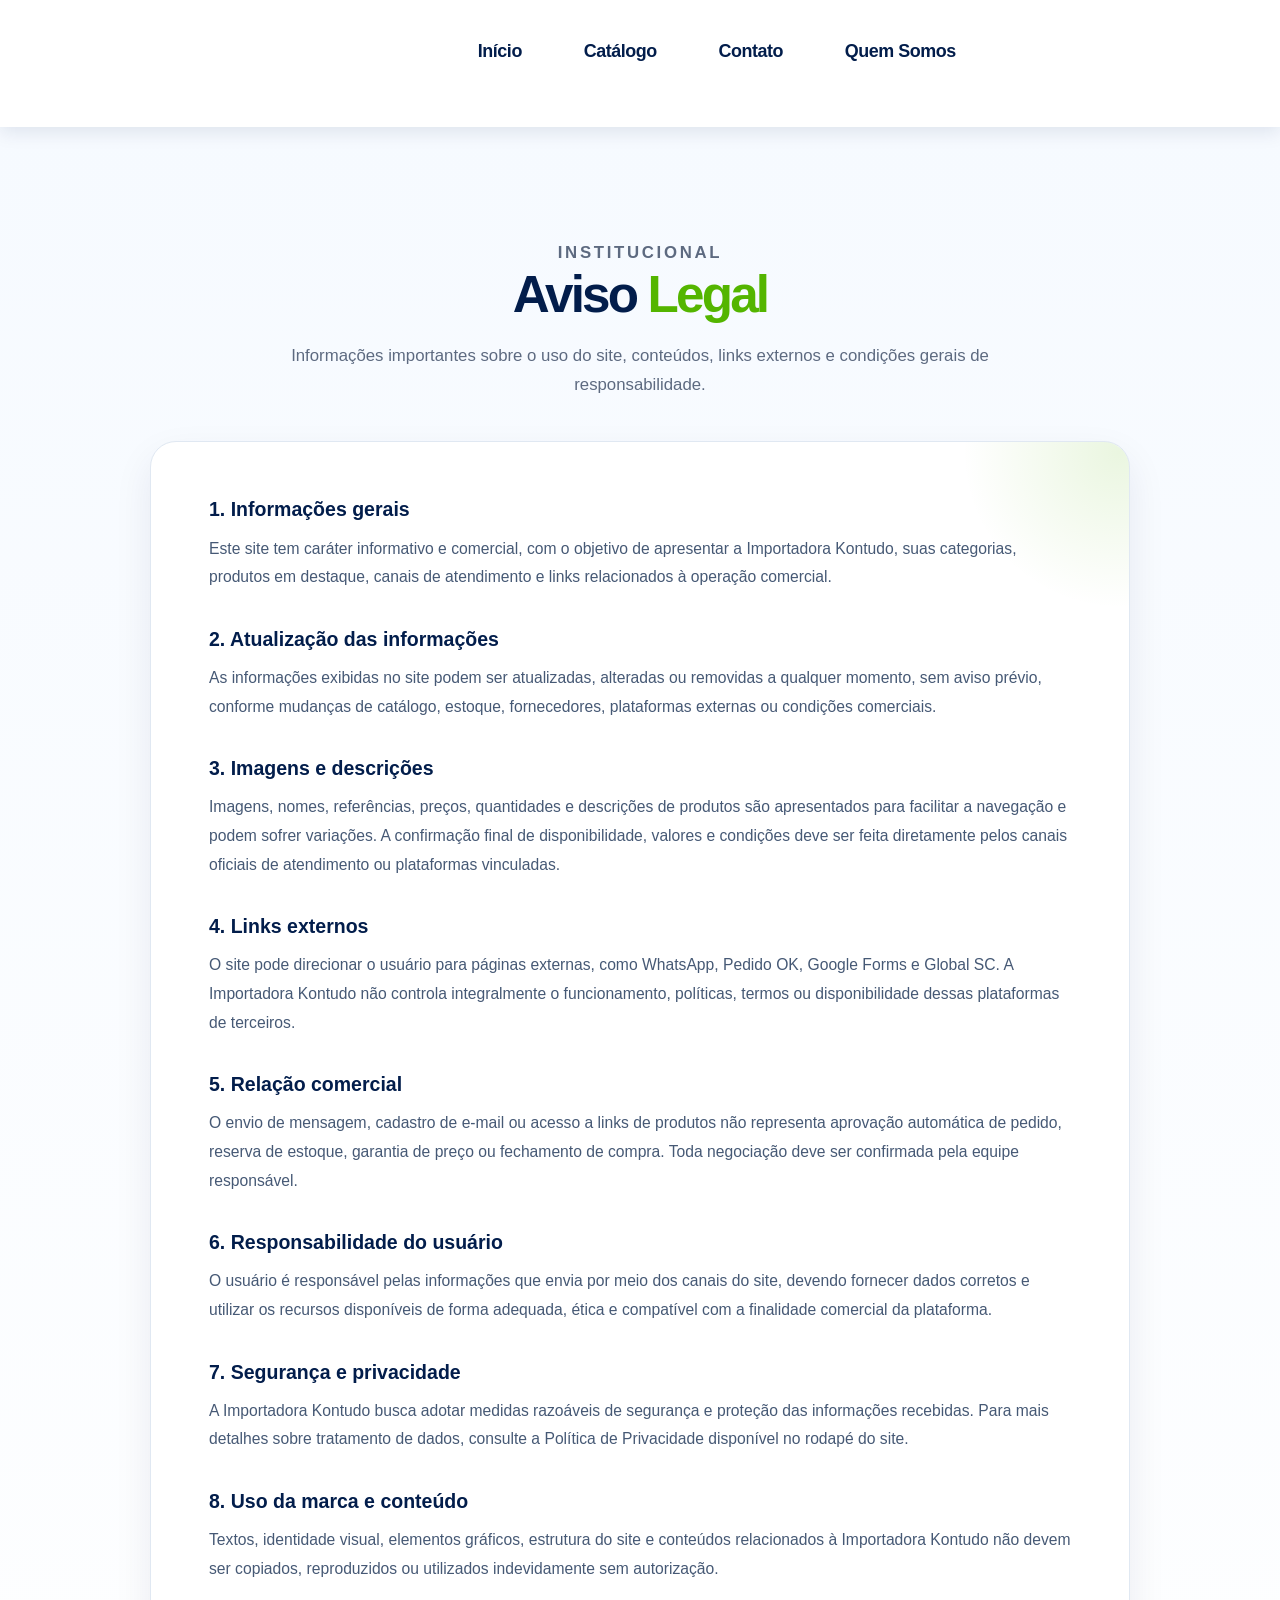
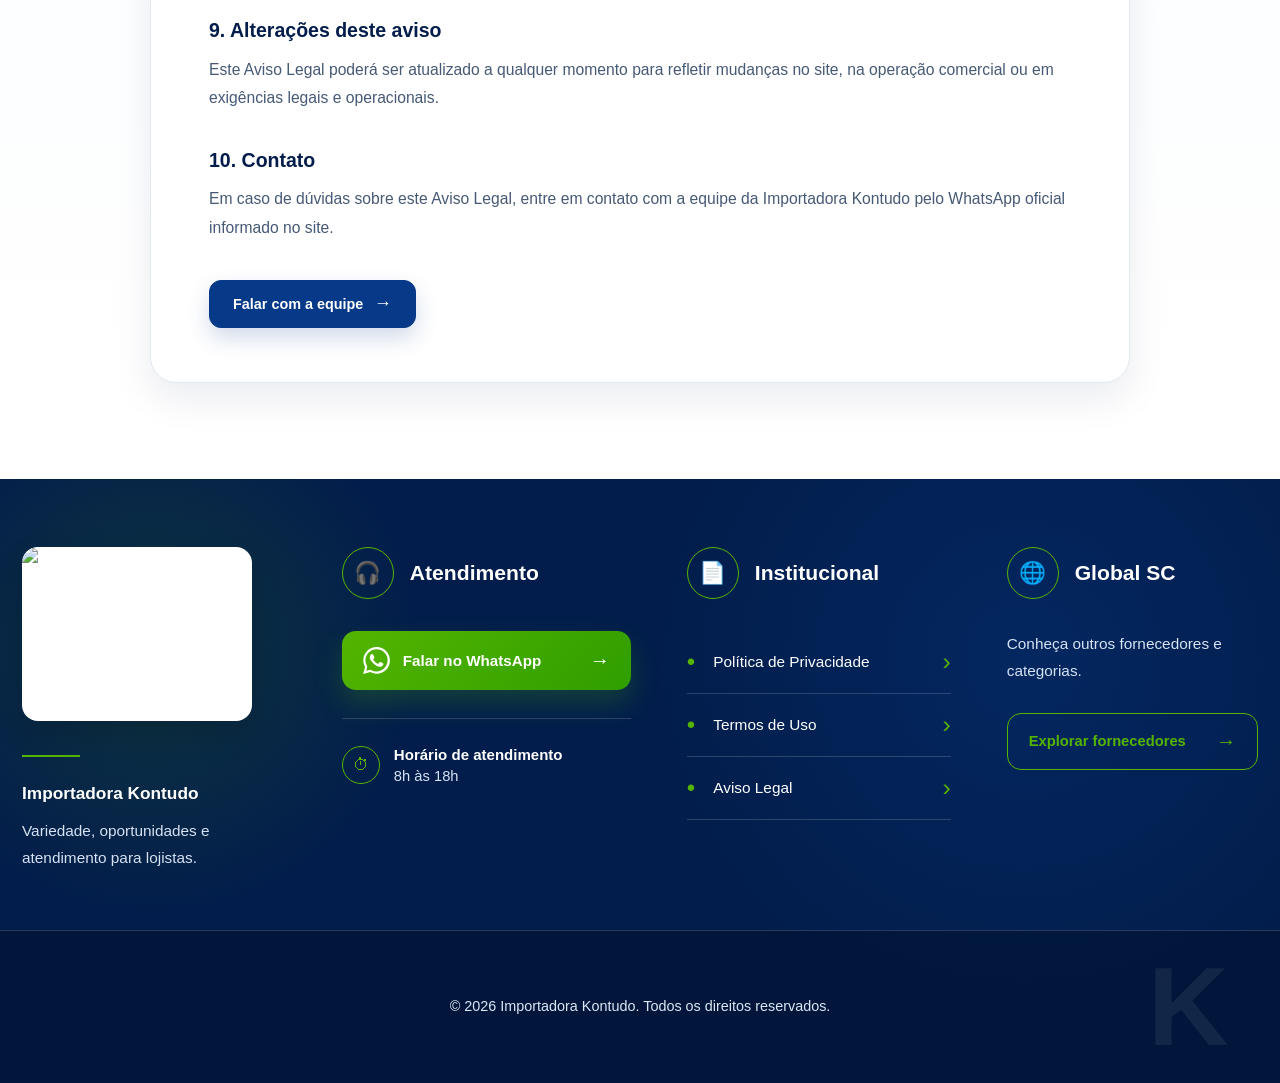
==== aviso-legal.html @ 798144d2 "Add files via upload" ====
<!DOCTYPE html>
<html lang="pt-BR">
<head>
  <meta charset="UTF-8" />
  <meta name="viewport" content="width=device-width, initial-scale=1.0" />

  <title>Aviso Legal | Importadora Kontudo</title>

  <link rel="stylesheet" href="css/style.css" />
</head>

<body>
  <header class="site-header">
    <div class="header-art" aria-hidden="true"></div>

    <nav class="primary-nav" aria-label="Menu principal">

      <a href="index.html" class="nav-link" data-page="inicio">
        <svg class="nav-icon" viewBox="0 0 24 24" aria-hidden="true">
          <path d="M3 10.5 12 3l9 7.5v9a1.5 1.5 0 0 1-1.5 1.5h-4.8v-6h-5.4v6H4.5A1.5 1.5 0 0 1 3 19.5z" />
        </svg>
        <span>Início</span>
      </a>

      <a href="catalogo.html" class="nav-link" data-page="catalogo">
        <svg class="nav-icon" viewBox="0 0 24 24" aria-hidden="true">
          <path d="M4 7.5 12 3l8 4.5v9L12 21l-8-4.5z" />
          <path d="M4 7.5 12 12l8-4.5M12 12v9" />
        </svg>
        <span>Catálogo</span>
      </a>

      <a
        href="https://wa.me/5548991997703?text=Ol%C3%A1%2C%20tudo%20bem%3F%20Vim%20atrav%C3%A9s%20do%20site%20da%20Importadora%20Kontudo%20e%20gostaria%20de%20mais%20informa%C3%A7%C3%B5es."
        class="nav-link"
        target="_blank"
        rel="noopener noreferrer"
      >
        <svg class="nav-icon" viewBox="0 0 24 24" aria-hidden="true">
          <path d="M20 15.5a3.5 3.5 0 0 1-3.5 3.5H8l-4 3v-6.5A3.5 3.5 0 0 1 .5 12V7.5A3.5 3.5 0 0 1 4 4h8.5A3.5 3.5 0 0 1 16 7.5" />
          <path d="M18 8.5a2.5 2.5 0 0 1 2.5 2.5v5.5" />
        </svg>
        <span>Contato</span>
      </a>

      <a href="quem-somos.html" class="nav-link" data-page="quem-somos">
        <svg class="nav-icon" viewBox="0 0 24 24" aria-hidden="true">
          <path d="M16 20v-1.5a4.5 4.5 0 0 0-4.5-4.5h-4A4.5 4.5 0 0 0 3 18.5V20" />
          <circle cx="9.5" cy="7" r="3.5" />
          <path d="M17 10a3 3 0 1 0-1.3-5.7M21 20v-1.5a4.5 4.5 0 0 0-3.2-4.3" />
        </svg>

        <span class="nav-label-desktop">Quem Somos</span>
        <span class="nav-label-mobile">Sobre nós</span>
        
      </a>

    </nav>
  </header>

  <main class="pagina-institucional">
    <section class="institucional-hero">
      <p class="institucional-selo">INSTITUCIONAL</p>

      <h1>Aviso <span>Legal</span></h1>

      <p>
        Informações importantes sobre o uso do site, conteúdos, links externos
        e condições gerais de responsabilidade.
      </p>
    </section>

    <section class="institucional-conteudo">
      <article class="institucional-card">
        <h2>1. Informações gerais</h2>

        <p>
          Este site tem caráter informativo e comercial, com o objetivo de apresentar
          a Importadora Kontudo, suas categorias, produtos em destaque, canais de
          atendimento e links relacionados à operação comercial.
        </p>

        <h2>2. Atualização das informações</h2>

        <p>
          As informações exibidas no site podem ser atualizadas, alteradas ou removidas
          a qualquer momento, sem aviso prévio, conforme mudanças de catálogo, estoque,
          fornecedores, plataformas externas ou condições comerciais.
        </p>

        <h2>3. Imagens e descrições</h2>

        <p>
          Imagens, nomes, referências, preços, quantidades e descrições de produtos
          são apresentados para facilitar a navegação e podem sofrer variações.
          A confirmação final de disponibilidade, valores e condições deve ser feita
          diretamente pelos canais oficiais de atendimento ou plataformas vinculadas.
        </p>

        <h2>4. Links externos</h2>

        <p>
          O site pode direcionar o usuário para páginas externas, como WhatsApp,
          Pedido OK, Google Forms e Global SC. A Importadora Kontudo não controla
          integralmente o funcionamento, políticas, termos ou disponibilidade dessas
          plataformas de terceiros.
        </p>

        <h2>5. Relação comercial</h2>

        <p>
          O envio de mensagem, cadastro de e-mail ou acesso a links de produtos não
          representa aprovação automática de pedido, reserva de estoque, garantia de
          preço ou fechamento de compra. Toda negociação deve ser confirmada pela equipe
          responsável.
        </p>

        <h2>6. Responsabilidade do usuário</h2>

        <p>
          O usuário é responsável pelas informações que envia por meio dos canais do
          site, devendo fornecer dados corretos e utilizar os recursos disponíveis de
          forma adequada, ética e compatível com a finalidade comercial da plataforma.
        </p>

        <h2>7. Segurança e privacidade</h2>

        <p>
          A Importadora Kontudo busca adotar medidas razoáveis de segurança e proteção
          das informações recebidas. Para mais detalhes sobre tratamento de dados,
          consulte a Política de Privacidade disponível no rodapé do site.
        </p>

        <h2>8. Uso da marca e conteúdo</h2>

        <p>
          Textos, identidade visual, elementos gráficos, estrutura do site e conteúdos
          relacionados à Importadora Kontudo não devem ser copiados, reproduzidos ou
          utilizados indevidamente sem autorização.
        </p>

        <h2>9. Alterações deste aviso</h2>

        <p>
          Este Aviso Legal poderá ser atualizado a qualquer momento para refletir
          mudanças no site, na operação comercial ou em exigências legais e operacionais.
        </p>

        <h2>10. Contato</h2>

        <p>
          Em caso de dúvidas sobre este Aviso Legal, entre em contato com a equipe
          da Importadora Kontudo pelo WhatsApp oficial informado no site.
        </p>

        <a
          href="https://wa.me/5548991997703?text=Ol%C3%A1%2C%20tudo%20bem%3F%20Tenho%20uma%20d%C3%BAvida%20sobre%20o%20Aviso%20Legal%20da%20Importadora%20Kontudo."
          class="institucional-botao"
          target="_blank"
          rel="noopener noreferrer"
        >
          Falar com a equipe
          <span>→</span>
        </a>
      </article>
    </section>
  </main>

  <footer class="site-footer">
    <div class="footer-principal">
      <div class="footer-coluna footer-marca">
        <div class="footer-logo-box">
          <img
            src="imagens/logos/logo-kontudo-desktop.png"
            alt="Importadora Kontudo"
          />
        </div>

        <span class="footer-linha-verde"></span>

        <h3>Importadora Kontudo</h3>

        <p>
          Variedade, oportunidades e atendimento para lojistas.
        </p>
      </div>

      <div class="footer-coluna">
        <div class="footer-titulo">
          <span class="footer-icone">🎧</span>
          <h3>Atendimento</h3>
        </div>

        <a
          href="https://wa.me/5548991997703?text=Ol%C3%A1%2C%20tudo%20bem%3F%20Vim%20atrav%C3%A9s%20do%20site%20da%20Importadora%20Kontudo%20e%20gostaria%20de%20mais%20informa%C3%A7%C3%B5es."
          class="footer-whatsapp"
          target="_blank"
          rel="noopener noreferrer"
        >
          <svg viewBox="0 0 24 24" aria-hidden="true">
            <path
              fill="currentColor"
              d="M20.52 3.48A11.83 11.83 0 0 0 12.08 0C5.55 0 .24 5.31.24 11.84c0 2.09.55 4.13 1.6 5.92L.14 24l6.4-1.67a11.8 11.8 0 0 0 5.54 1.4h.01c6.52 0 11.83-5.31 11.83-11.84 0-3.16-1.23-6.12-3.4-8.41Zm-8.44 18.25h-.01a9.83 9.83 0 0 1-5.02-1.38l-.36-.21-3.8.99 1.01-3.69-.24-.38a9.8 9.8 0 0 1-1.5-5.22c0-5.43 4.42-9.85 9.86-9.85 2.63 0 5.1 1.02 6.96 2.89a9.78 9.78 0 0 1 2.89 6.96c0 5.43-4.42 9.85-9.79 9.89Zm5.4-7.37c-.3-.15-1.75-.86-2.02-.96-.27-.1-.47-.15-.67.15-.19.29-.77.96-.94 1.15-.17.2-.35.22-.64.08-.3-.15-1.25-.46-2.38-1.47a8.95 8.95 0 0 1-1.65-2.05c-.17-.3-.02-.45.13-.6.14-.14.3-.35.45-.52.15-.18.2-.3.3-.5.1-.2.05-.37-.02-.52-.08-.15-.67-1.61-.92-2.21-.24-.58-.49-.5-.67-.51h-.57c-.2 0-.52.08-.79.37-.27.3-1.04 1.01-1.04 2.46s1.07 2.86 1.22 3.06c.15.2 2.1 3.2 5.09 4.49.71.31 1.26.49 1.69.62.71.23 1.36.2 1.87.12.57-.09 1.75-.72 2-1.42.25-.69.25-1.28.17-1.41-.07-.12-.27-.19-.57-.34Z"
            />
          </svg>

          Falar no WhatsApp
          <span>→</span>
        </a>

        <div class="footer-horario">
          <span>⏱</span>
          <div>
            <strong>Horário de atendimento</strong>
            <p>8h às 18h</p>
          </div>
        </div>
      </div>

      <div class="footer-coluna">
        <div class="footer-titulo">
          <span class="footer-icone">📄</span>
          <h3>Institucional</h3>
        </div>

        <div class="footer-links">
          <a href="politica-privacidade.html" aria-label="Política de Privacidade">
            Política de Privacidade
            <span>›</span>
          </a>

          <a href="termos-de-uso.html" aria-label="Termos de Uso">
            Termos de Uso
            <span>›</span>
          </a>

          <a href="aviso-legal.html" aria-label="Aviso Legal">
            Aviso Legal
            <span>›</span>
          </a>
        </div>
      </div>

      <div class="footer-coluna">
        <div class="footer-titulo">
          <span class="footer-icone">🌐</span>
          <h3>Global SC</h3>
        </div>

        <p class="footer-global-texto">
          Conheça outros fornecedores e categorias.
        </p>

        <a
          href="https://site.globalscaltoatacado.com/"
          class="footer-global-botao"
          target="_blank"
          rel="noopener noreferrer"
        >
          Explorar fornecedores
          <span>→</span>
        </a>
      </div>
    </div>

    <div class="footer-final">
      <div class="footer-seguranca">
        
      </div>

      <p class="footer-copy">
        © 2026 Importadora Kontudo. Todos os direitos reservados.
      </p>

      <span class="footer-marca-dagua">K</span>
    </div>
  </footer>

  <script src="js/script.js"></script>
</body>
</html>
---- css/style.css ----
:root {
  --azul: #063a88;
  --azul-escuro: #021d4b;
  --verde: #54b500;
  --branco: #ffffff;
  --fundo: #f5f8fd;
  --texto-claro: #60718e;
  --borda: rgba(6, 58, 136, 0.12);
  --browser-ui-offset: 0px;
}

* {
  margin: 0;
  padding: 0;
  box-sizing: border-box;
}

html {
  scroll-behavior: smooth;
}

body {
  min-width: 320px;
  color: var(--azul-escuro);
  background: var(--fundo);
  font-family: "Poppins", sans-serif;
  overflow-x: hidden;
}

/* =========================
   CABEÇALHO
========================= */

.site-header {
  width: 100%;
  position: sticky;
  top: 0;
  z-index: 1000;
  background: var(--branco);
  box-shadow: 0 5px 18px rgba(2, 29, 75, 0.1);
}

.header-art {
  width: 100%;
  aspect-ratio: 2000 / 199;
  background-image: url("../imagens/banners/fundo-cabecalho-desktop.png");
  background-repeat: no-repeat;
  background-position: center;
  background-size: 100% 100%;
}

/* =========================
   MENU DESKTOP
========================= */

.primary-nav {
  width: min(550px, 40vw);
  height: 95%;
  display: flex;
  align-items: center;
  justify-content: space-between;

  position: absolute;
  top: -5px;
  left: 56%;
  z-index: 2;

  padding: 0 8px 7px;
  transform: translateX(-50%);
}

.nav-link {
  height: 100%;
  min-height: 0;
  display: inline-flex;
  align-items: center;
  justify-content: center;

  position: relative;
  padding: 0 9px;

  color: var(--azul-escuro);
  font-size: clamp(1.12rem, 1.4vw, 1.42rem);
  font-weight: 800;
  letter-spacing: -0.025em;
  text-decoration: none;
  white-space: nowrap;

  transition: color 0.25s ease, transform 0.25s ease;
}

.nav-link::after {
  content: "";
  width: calc(100% - 18px);
  height: 3px;
  left: 9px;
  bottom: 35px;

  position: absolute;

  border-radius: 20px;
  background: var(--verde);
  box-shadow: 0 2px 6px rgba(84, 181, 0, 0.18);

  transform: scaleX(0);
  transform-origin: left center;
  transition: transform 0.32s cubic-bezier(0.22, 1, 0.36, 1);
}

.nav-link:hover {
  color: var(--verde);
  transform: translateY(-1px);
}

.nav-link:hover::after,
.nav-link.active::after {
  transform: scaleX(1);
}

.nav-link.active {
  color: var(--verde);
}

.nav-icon {
  display: none;
  width: 22px;
  height: 22px;

  fill: none;
  stroke: currentColor;
  stroke-linecap: round;
  stroke-linejoin: round;
  stroke-width: 1.9;
}

.nav-label-mobile {
  display: none;
}

/* =========================
   PÁGINA INICIAL
========================= */

.page-stage {
  width: 100%;
  min-height: calc(100svh - clamp(105px, 9.95vw, 191px));
  display: flex;
  align-items: center;
  padding: 90px max(6%, 25px);

  background:
    radial-gradient(circle at 82% 20%, rgba(84, 181, 0, 0.17), transparent 22%),
    radial-gradient(circle at 10% 78%, rgba(6, 58, 136, 0.13), transparent 28%),
    linear-gradient(135deg, #ffffff, #eff6ff);
}

.stage-content {
  max-width: 800px;
}

.stage-content > p:first-child {
  margin-bottom: 15px;
  color: var(--verde);
  font-size: 0.76rem;
  font-weight: 800;
  letter-spacing: 0.16em;
}

.stage-content h1 {
  color: var(--azul-escuro);
  font-size: clamp(2.7rem, 5vw, 5.2rem);
  line-height: 1.04;
  letter-spacing: -0.06em;
}

.stage-content h1 span {
  display: block;
  color: var(--verde);
}

.stage-description {
  max-width: 620px;
  margin-top: 24px;
  color: var(--texto-claro);
  font-size: 1rem;
  line-height: 1.8;
}

/* =========================
   TABLET
========================= */

@media (max-width: 1100px) and (min-width: 761px) {
  .primary-nav {
    width: min(560px, 48vw);
    top: 5px;
    left: 55%;
  }

  .nav-link {
    font-size: clamp(0.9rem, 1.25vw, 1.08rem);
  }

  .nav-link::after {
    bottom: 18px;
  }
}

/* =========================
   MOBILE
========================= */

@media (max-width: 760px) {
  body {
    padding-bottom: calc(
      94px + env(safe-area-inset-bottom) + var(--browser-ui-offset)
    );
  }

  .header-art {
    aspect-ratio: 1026 / 167;
    background-image: url("../imagens/banners/fundo-cabecalho-mobile.png");
    background-size: 100% 100%;
  }

  .nav-label-desktop {
    display: none;
  }

  .nav-label-mobile {
    display: inline;
  }

  .site-header .primary-nav {
    width: calc(100% - 8px);
    height: calc(88px + env(safe-area-inset-bottom));
    min-height: 88px;

    display: grid;
    grid-template-columns: repeat(4, 1fr);
    align-items: stretch;

    position: fixed;
    top: auto;
    right: 4px;
    bottom: var(--browser-ui-offset);
    left: 4px;
    z-index: 9999;

    padding: 0 0 env(safe-area-inset-bottom);

    border: 1px solid rgba(6, 58, 136, 0.1);
    border-bottom: 0;
    border-radius: 18px 18px 0 0;

    background: linear-gradient(
      180deg,
      #ffffff 0%,
      #fcfdff 58%,
      #f1f7fd 100%
    );

    box-shadow:
      0 -8px 24px rgba(2, 29, 75, 0.12),
      0 0 0 1px rgba(255, 255, 255, 0.7) inset;

    overflow: hidden;
    transform: none;
  }

  .site-header .primary-nav .nav-link {
    min-width: 0;
    min-height: 88px;

    display: flex;
    flex-direction: column;
    align-items: center;
    justify-content: center;
    gap: 5px;

    padding: 9px 3px 12px;

    color: var(--azul-escuro);
    background: transparent;

    font-size: clamp(0.64rem, 2.75vw, 0.8rem);
    font-weight: 700;
    line-height: 1.05;
    text-align: center;
    white-space: nowrap;

    border: 0;
    box-shadow: none;
    transform: none;
  }

  .site-header .primary-nav .nav-link + .nav-link {
    border-left: 1px solid rgba(6, 58, 136, 0.12);
  }

  .site-header .primary-nav .nav-link .nav-icon {
    width: 25px;
    height: 25px;
    display: block;
    stroke-width: 1.9;
  }

  .site-header .primary-nav .nav-link::after {
    width: 62%;
    height: 4px;
    left: 19%;
    bottom: 0;

    border-radius: 10px 10px 0 0;
    background: var(--verde);
    box-shadow: none;

    transform: scaleX(0);
    transform-origin: center;
  }

  .site-header .primary-nav .nav-link.active {
    color: var(--verde);

    background: linear-gradient(
      180deg,
      rgba(84, 181, 0, 0.01) 0%,
      rgba(84, 181, 0, 0.09) 100%
    );
  }

  .site-header .primary-nav .nav-link.active::after {
    transform: scaleX(1);
  }

  .page-stage {
    min-height: calc(100svh - 62px);
    align-items: flex-start;
    padding: 70px 20px 125px;
  }

  .stage-content h1 {
    font-size: 2.65rem;
  }

  .stage-description {
    font-size: 0.9rem;
  }
}

@media (max-width: 390px) {
  .site-header .primary-nav {
    height: calc(84px + env(safe-area-inset-bottom));
    min-height: 84px;
  }

  .site-header .primary-nav .nav-link {
    min-height: 84px;
    font-size: 0.6rem;
  }

  .site-header .primary-nav .nav-link .nav-icon {
    width: 23px;
    height: 23px;
  }
}

/* =========================
   CATÁLOGO — EM BREVE
========================= */

.catalogo-em-breve {
  min-height: calc(100svh - clamp(105px, 9.95vw, 191px));
  display: flex;
  align-items: center;
  position: relative;
  overflow: hidden;
  padding: 90px max(7%, 28px);

  background:
    radial-gradient(circle at 85% 18%, rgba(84, 181, 0, 0.18), transparent 20%),
    radial-gradient(circle at 12% 80%, rgba(6, 58, 136, 0.14), transparent 28%),
    linear-gradient(135deg, #ffffff 0%, #eef6ff 100%);
}

.catalogo-em-breve::before {
  content: "";
  width: 360px;
  height: 360px;
  right: -160px;
  top: 50%;
  position: absolute;

  border: 1px solid rgba(6, 58, 136, 0.12);
  border-radius: 50%;
  transform: translateY(-50%);
}

.catalogo-em-breve::after {
  content: "";
  width: 250px;
  height: 250px;
  right: -78px;
  top: 50%;
  position: absolute;

  border: 1px dashed rgba(84, 181, 0, 0.38);
  border-radius: 50%;
  transform: translateY(-50%);
}

.catalogo-conteudo {
  width: min(830px, 100%);
  position: relative;
  z-index: 2;
}

.catalogo-selo {
  width: fit-content;
  display: flex;
  align-items: center;
  gap: 10px;
  padding: 9px 14px;

  border: 1px solid rgba(84, 181, 0, 0.28);
  border-radius: 30px;

  color: var(--verde);
  background: rgba(255, 255, 255, 0.7);

  font-size: 0.7rem;
  font-weight: 800;
  letter-spacing: 0.12em;
}

.catalogo-selo span {
  width: 8px;
  height: 8px;

  border-radius: 50%;
  background: var(--verde);
  box-shadow: 0 0 0 5px rgba(84, 181, 0, 0.12);
}

.catalogo-subtitulo {
  margin-top: 26px;
  color: var(--azul);
  font-size: 0.78rem;
  font-weight: 800;
  letter-spacing: 0.18em;
}

.catalogo-conteudo h1 {
  max-width: 790px;
  margin-top: 14px;

  color: var(--azul-escuro);
  font-size: clamp(2.7rem, 5vw, 5.4rem);
  line-height: 1.03;
  letter-spacing: -0.06em;
}

.catalogo-conteudo h1 span {
  display: block;
  color: var(--verde);
}

.catalogo-descricao {
  max-width: 650px;
  margin-top: 25px;

  color: var(--texto-claro);
  font-size: 1rem;
  line-height: 1.85;
}

.catalogo-beneficios {
  max-width: 900px;
  display: grid;
  grid-template-columns: repeat(3, 1fr);
  gap: 14px;
  margin-top: 35px;
}

.catalogo-beneficios div {
  min-height: 122px;
  display: flex;
  flex-direction: column;
  justify-content: center;
  padding: 19px;

  border: 1px solid rgba(6, 58, 136, 0.1);
  border-radius: 16px;

  background: rgba(255, 255, 255, 0.72);
  box-shadow: 0 12px 28px rgba(2, 29, 75, 0.05);
}

.catalogo-beneficios strong {
  color: var(--azul-escuro);
  font-size: 0.83rem;
}

.catalogo-beneficios span {
  margin-top: 7px;
  color: var(--texto-claro);
  font-size: 0.72rem;
  line-height: 1.55;
}

.catalogo-botao {
  width: fit-content;
  min-height: 54px;
  display: inline-flex;
  align-items: center;
  justify-content: center;
  gap: 14px;
  margin-top: 34px;
  padding: 0 22px;

  border-radius: 12px;

  color: var(--branco);
  background: linear-gradient(135deg, var(--azul), var(--azul-escuro));
  box-shadow: 0 14px 26px rgba(2, 29, 75, 0.18);

  font-size: 0.78rem;
  font-weight: 800;
  text-decoration: none;

  transition: transform 0.25s ease, box-shadow 0.25s ease;
}

.catalogo-botao:hover {
  transform: translateY(-3px);
  box-shadow: 0 18px 32px rgba(2, 29, 75, 0.26);
}

.catalogo-botao span {
  font-size: 1.2rem;
}

@media (max-width: 760px) {
  .catalogo-em-breve {
    min-height: calc(100svh - 62px);
    align-items: flex-start;
    padding: 58px 20px 130px;
  }

  .catalogo-em-breve::before {
    width: 270px;
    height: 270px;
    right: -165px;
    top: 28%;
  }

  .catalogo-em-breve::after {
    width: 190px;
    height: 190px;
    right: -96px;
    top: 28%;
  }

  .catalogo-selo {
    padding: 8px 12px;
    font-size: 0.6rem;
  }

  .catalogo-subtitulo {
    margin-top: 22px;
    font-size: 0.68rem;
  }

  .catalogo-conteudo h1 {
    margin-top: 12px;
    font-size: 2.65rem;
  }

  .catalogo-descricao {
    margin-top: 20px;
    font-size: 0.88rem;
    line-height: 1.75;
  }

  .catalogo-beneficios {
    grid-template-columns: 1fr;
    gap: 10px;
    margin-top: 28px;
  }

  .catalogo-beneficios div {
    min-height: auto;
    padding: 16px;
  }

  .catalogo-botao {
    width: 100%;
    margin-top: 26px;
    font-size: 0.76rem;
  }
}

/* =========================
   QUEM SOMOS — EM BREVE
========================= */

.quem-somos-em-breve {
  min-height: calc(100svh - clamp(105px, 9.95vw, 191px));
  display: flex;
  align-items: center;
  position: relative;
  overflow: hidden;
  padding: 90px max(7%, 28px);

  background:
    radial-gradient(circle at 84% 20%, rgba(84, 181, 0, 0.17), transparent 21%),
    radial-gradient(circle at 10% 78%, rgba(6, 58, 136, 0.15), transparent 28%),
    linear-gradient(135deg, #ffffff 0%, #edf6ff 100%);
}

.quem-somos-em-breve::before {
  content: "";
  width: 350px;
  height: 350px;
  position: absolute;
  right: -155px;
  top: 50%;
  border: 1px solid rgba(6, 58, 136, 0.13);
  border-radius: 50%;
  transform: translateY(-50%);
}

.quem-somos-em-breve::after {
  content: "";
  width: 235px;
  height: 235px;
  position: absolute;
  right: -70px;
  top: 50%;
  border: 1px dashed rgba(84, 181, 0, 0.4);
  border-radius: 50%;
  transform: translateY(-50%);
}

.quem-somos-conteudo {
  width: min(840px, 100%);
  position: relative;
  z-index: 2;
}

.quem-somos-selo {
  width: fit-content;
  display: flex;
  align-items: center;
  gap: 10px;
  padding: 9px 14px;
  border: 1px solid rgba(84, 181, 0, 0.28);
  border-radius: 30px;
  color: var(--verde);
  background: rgba(255, 255, 255, 0.72);
  font-size: 0.7rem;
  font-weight: 800;
  letter-spacing: 0.12em;
}

.quem-somos-selo span {
  width: 8px;
  height: 8px;
  border-radius: 50%;
  background: var(--verde);
  box-shadow: 0 0 0 5px rgba(84, 181, 0, 0.12);
}

.quem-somos-subtitulo {
  margin-top: 26px;
  color: var(--azul);
  font-size: 0.78rem;
  font-weight: 800;
  letter-spacing: 0.18em;
}

.quem-somos-conteudo h1 {
  max-width: 810px;
  margin-top: 14px;
  color: var(--azul-escuro);
  font-size: clamp(2.7rem, 5vw, 5.35rem);
  line-height: 1.03;
  letter-spacing: -0.06em;
}

.quem-somos-conteudo h1 span {
  display: block;
  color: var(--verde);
}

.quem-somos-descricao {
  max-width: 660px;
  margin-top: 25px;
  color: var(--texto-claro);
  font-size: 1rem;
  line-height: 1.85;
}

.quem-somos-destaques {
  max-width: 900px;
  display: grid;
  grid-template-columns: repeat(3, 1fr);
  gap: 14px;
  margin-top: 35px;
}

.quem-somos-destaques div {
  min-height: 122px;
  display: flex;
  flex-direction: column;
  justify-content: center;
  padding: 19px;
  border: 1px solid rgba(6, 58, 136, 0.1);
  border-radius: 16px;
  background: rgba(255, 255, 255, 0.74);
  box-shadow: 0 12px 28px rgba(2, 29, 75, 0.05);
}

.quem-somos-destaques strong {
  color: var(--azul-escuro);
  font-size: 0.83rem;
}

.quem-somos-destaques span {
  margin-top: 7px;
  color: var(--texto-claro);
  font-size: 0.72rem;
  line-height: 1.55;
}

.quem-somos-botao {
  width: fit-content;
  min-height: 54px;
  display: inline-flex;
  align-items: center;
  justify-content: center;
  gap: 14px;
  margin-top: 34px;
  padding: 0 22px;
  border-radius: 12px;
  color: var(--branco);
  background: linear-gradient(135deg, var(--azul), var(--azul-escuro));
  box-shadow: 0 14px 26px rgba(2, 29, 75, 0.18);
  font-size: 0.78rem;
  font-weight: 800;
  text-decoration: none;
  transition: transform 0.25s ease, box-shadow 0.25s ease;
}

.quem-somos-botao:hover {
  transform: translateY(-3px);
  box-shadow: 0 18px 32px rgba(2, 29, 75, 0.26);
}

.quem-somos-botao span {
  font-size: 1.2rem;
}

@media (max-width: 760px) {
  .quem-somos-em-breve {
    min-height: calc(100svh - 62px);
    align-items: flex-start;
    padding: 58px 20px 130px;
  }

  .quem-somos-em-breve::before {
    width: 270px;
    height: 270px;
    right: -165px;
    top: 28%;
  }

  .quem-somos-em-breve::after {
    width: 190px;
    height: 190px;
    right: -96px;
    top: 28%;
  }

  .quem-somos-selo {
    padding: 8px 12px;
    font-size: 0.6rem;
  }

  .quem-somos-subtitulo {
    margin-top: 22px;
    font-size: 0.68rem;
  }

  .quem-somos-conteudo h1 {
    margin-top: 12px;
    font-size: 2.65rem;
  }

  .quem-somos-descricao {
    margin-top: 20px;
    font-size: 0.88rem;
    line-height: 1.75;
  }

  .quem-somos-destaques {
    grid-template-columns: 1fr;
    gap: 10px;
    margin-top: 28px;
  }

  .quem-somos-destaques div {
    min-height: auto;
    padding: 16px;
  }

  .quem-somos-botao {
    width: 100%;
    margin-top: 26px;
    font-size: 0.76rem;
  }
}
/* =========================
   BANNER PRINCIPAL - HOME
========================= */

.hero-home {
  width: 100%;
  padding: 0;
  background: var(--branco);
}

.hero-banner-wrap {
  width: 100%;
  left: 02%;
  position: relative;
  overflow: hidden;
}

.hero-banner-image {
  width: 100%;
  display: block;
  height: auto;
}

.hero-banner-buttons {
  position: absolute;
  left: 3.6%;
  top: 60.5%;
  display: flex;
  align-items: center;
  gap: 14px;
  z-index: 3;
}

.hero-btn {
  min-width: 190px;
  min-height: 52px;
  padding: 0 22px;
  display: inline-flex;
  align-items: center;
  justify-content: center;
  border-radius: 12px;
  font-size: 0.86rem;
  font-weight: 800;
  text-decoration: none;
  transition: transform 0.25s ease, box-shadow 0.25s ease, background 0.25s ease;
}

.hero-btn:hover {
  transform: translateY(-2px);
}

.hero-btn-primary {
  color: var(--branco);
  background: linear-gradient(135deg, var(--azul), var(--azul-escuro));
  box-shadow: 0 12px 24px rgba(2, 29, 75, 0.18);
}

.hero-btn-primary:hover {
  box-shadow: 0 16px 28px rgba(2, 29, 75, 0.24);
}

.hero-btn-secondary {
  color: var(--azul-escuro);
  background: var(--branco);
  border: 2px solid rgba(6, 58, 136, 0.18);
  box-shadow: 0 10px 22px rgba(2, 29, 75, 0.08);
}

.hero-btn-secondary:hover {
  color: var(--verde);
  border-color: rgba(84, 181, 0, 0.35);
}

/* Ajuste de desktop intermediário */
@media (max-width: 1200px) and (min-width: 761px) {
  .hero-banner-buttons {
    left: 3.3%;
    top: 60%;
    gap: 10px;
  }

  .hero-btn {
    min-width: 165px;
    min-height: 46px;
    font-size: 0.76rem;
    padding: 0 16px;
  }
}

/* Mobile */
@media (max-width: 760px) {
  .hero-home {
    padding: 0 0 20px;
  }

  .hero-banner-wrap {
    padding: 0;
  }

  .hero-banner-buttons {
    position: static;
    width: 100%;
    padding: 16px 20px 0;
    display: flex;
    flex-direction: column;
    gap: 10px;
    background: linear-gradient(180deg, #ffffff 0%, #f6fbff 100%);
  }

  .hero-btn {
    width: 100%;
    min-width: 0;
    min-height: 50px;
    font-size: 0.82rem;
    border-radius: 12px;
  }
}

/* =========================
   BOTÕES DO BANNER — REFINAMENTO VISUAL
========================= */

.hero-banner-buttons {
  display: flex;
  align-items: center;
  gap: 14px;
}

.hero-btn {
  min-width: auto;
  min-height: 42px;
  display: inline-flex;
  align-items: center;
  justify-content: center;
  gap: 10px;
  padding: 0 16px;

  border-radius: 6px;
  font-size: 0.74rem;
  font-weight: 800;
  line-height: 1;
  text-decoration: none;

  transition: transform 0.22s ease, box-shadow 0.22s ease;
}

.hero-btn:hover {
  transform: translateY(-2px);
}

.hero-btn-icon,
.hero-btn-arrow {
  width: 17px;
  height: 17px;
  flex: 0 0 auto;

  fill: none;
  stroke: currentColor;
  stroke-linecap: round;
  stroke-linejoin: round;
  stroke-width: 1.8;
}

.hero-btn-arrow {
  width: 16px;
  height: 16px;
  margin-left: 2px;
}

.hero-btn-catalogo {
  color: #ffffff;
  background: linear-gradient(135deg, #063a88, #021d4b);
  box-shadow: 0 8px 16px rgba(2, 29, 75, 0.18);
}

.hero-btn-catalogo:hover {
  box-shadow: 0 12px 21px rgba(2, 29, 75, 0.26);
}

.hero-btn-whatsapp {
  color: #399400;
  background: rgba(255, 255, 255, 0.97);
  border: 2px solid rgba(84, 181, 0, 0.7);
  box-shadow: 0 7px 15px rgba(2, 29, 75, 0.08);
}

.hero-btn-whatsapp:hover {
  color: var(--verde);
  box-shadow: 0 11px 19px rgba(84, 181, 0, 0.16);
}

@media (max-width: 760px) {
  .hero-banner-buttons {
    gap: 10px;
  }

  .hero-btn {
    min-height: 50px;
    padding: 0 18px;
    border-radius: 10px;
    font-size: 0.82rem;
  }

  .hero-btn-icon {
    width: 19px;
    height: 19px;
  }
}
.hero-whatsapp-icon {
  fill: currentColor;
  stroke: none;
}.hero-whatsapp-icon {
  width: 18px;
  height: 18px;
  display: block;
  flex: 0 0 auto;
  color: currentColor;
}

/* =========================
   CATEGORIAS EM DESTAQUE
========================= */

.categorias-home {
  width: 100%;
  position: relative;
  overflow: hidden;
  padding: clamp(64px, 7vw, 110px) clamp(24px, 5.4vw, 88px);

  background:
    radial-gradient(circle at 96% 0%, rgba(6, 58, 136, 0.05), transparent 21%),
    radial-gradient(circle at 4% 100%, rgba(84, 181, 0, 0.06), transparent 22%),
    #ffffff;
}

.categorias-cabecalho {
  display: flex;
  align-items: flex-end;
  justify-content: space-between;
  gap: 28px;
}

.categorias-selo {
  margin-bottom: 8px;
  color: var(--verde);
  font-size: 0.9rem;
  font-weight: 800;
}

.categorias-cabecalho h2 {
  color: var(--azul-escuro);
  font-size: clamp(2.3rem, 4.2vw, 4.55rem);
  line-height: 1.02;
  letter-spacing: -0.055em;
}

.categorias-cabecalho h2 span {
  color: var(--verde);
}

.btn-ver-todas {
  min-height: 52px;
  display: inline-flex;
  align-items: center;
  justify-content: center;
  gap: 14px;
  flex-shrink: 0;
  padding: 0 24px;

  border-radius: 999px;
  color: var(--branco);
  background: linear-gradient(135deg, var(--azul), var(--azul-escuro));
  box-shadow: 0 10px 20px rgba(2, 29, 75, 0.16);

  font-size: 0.9rem;
  font-weight: 800;
  text-decoration: none;

  transition: transform 0.22s ease, box-shadow 0.22s ease;
}

.btn-ver-todas:hover {
  transform: translateY(-2px);
  box-shadow: 0 15px 25px rgba(2, 29, 75, 0.24);
}

.btn-ver-todas svg {
  width: 19px;
  height: 19px;
  fill: none;
  stroke: #72d22a;
  stroke-linecap: round;
  stroke-linejoin: round;
  stroke-width: 2;
}

.categorias-carrossel {
  width: 100%;
  position: relative;
  margin-top: 38px;
}

.categorias-vitrine {
  display: flex;
  gap: 20px;
  overflow-x: auto;
  padding: 14px 10px 25px;

  scroll-behavior: smooth;
  scroll-snap-type: x mandatory;
  scrollbar-width: none;
}

.categorias-vitrine::-webkit-scrollbar {
  display: none;
}

.categoria-card {
  flex: 0 0 calc((100% - 80px) / 5);
  min-width: 0;
  min-height: 340px;
  display: flex;
  flex-direction: column;
  align-items: center;
  justify-content: space-between;
  padding: 24px 18px 25px;

  border: 1px solid rgba(6, 58, 136, 0.08);
  border-radius: 20px;
  background: #ffffff;
  box-shadow: 0 12px 26px rgba(2, 29, 75, 0.07);

  scroll-snap-align: start;
  text-align: center;
  text-decoration: none;

  transition: transform 0.25s ease, box-shadow 0.25s ease;
}

.categoria-card:hover {
  transform: translateY(-7px);
  box-shadow: 0 20px 34px rgba(2, 29, 75, 0.12);
}

.categoria-imagem {
  width: 100%;
  height: 235px;
  display: flex;
  align-items: center;
  justify-content: center;
  overflow: hidden;

  border-radius: 16px;
  background:
    radial-gradient(circle at 50% 48%, #f1f6fc 0%, #f8fbff 61%, #ffffff 100%);
}

.categoria-imagem img {
  width: 100%;
  height: 100%;
  display: block;
  object-fit: contain;

  transition: transform 0.3s ease;
}

.categoria-card:hover .categoria-imagem img {
  transform: scale(1.06);
}

.categoria-card h3 {
  margin-top: 18px;
  color: var(--azul-escuro);
  font-size: clamp(0.84rem, 1.1vw, 1.04rem);
  font-weight: 800;
  line-height: 1.15;
}

.categoria-seta {
  width: 56px;
  height: 56px;
  display: flex;
  align-items: center;
  justify-content: center;

  position: absolute;
  top: 50%;
  z-index: 4;

  border: 0;
  border-radius: 50%;
  color: var(--azul);
  background: #ffffff;
  box-shadow: 0 10px 22px rgba(2, 29, 75, 0.12);

  cursor: pointer;
  transform: translateY(-50%);
  transition: transform 0.2s ease, color 0.2s ease;
}

.categoria-seta:hover {
  color: var(--verde);
  transform: translateY(-50%) scale(1.08);
}

.categoria-seta svg {
  width: 26px;
  height: 26px;
  fill: none;
  stroke: currentColor;
  stroke-linecap: round;
  stroke-linejoin: round;
  stroke-width: 2.3;
}

.categoria-seta-esquerda {
  left: -28px;
}

.categoria-seta-direita {
  right: -28px;
}

.categorias-mobile-info {
  display: none;
}

/* Notebook menor e tablet horizontal */
@media (max-width: 1200px) and (min-width: 761px) {
  .categoria-card {
    flex-basis: calc((100% - 60px) / 4);
    min-height: 295px;
    padding: 18px 14px 21px;
  }

  .categoria-imagem {
    height: 195px;
  }

  .categoria-seta {
    width: 48px;
    height: 48px;
  }
}

/* Mobile */
@media (max-width: 760px) {
  .categorias-home {
    padding: 18px 0 125px;
  }

  .categorias-cabecalho {
    align-items: flex-start;
    padding: 0 20px;
  }

  .categorias-selo {
    margin-bottom: 8px;
    font-size: 0.76rem;
  }

  .categorias-cabecalho h2 {
    max-width: 310px;
    font-size: 2.5rem;
    line-height: 1.06;
  }

  .categorias-cabecalho h2 span {
    display: block;
  }

  .btn-ver-todas {
    min-width: 104px;
    min-height: 44px;
    margin-top: 6px;
    padding: 0 14px;
    font-size: 0.75rem;
  }

  .btn-ver-todas svg {
    width: 17px;
    height: 17px;
  }

  .categorias-carrossel {
    margin-top: 30px;
  }

  .categorias-vitrine {
    gap: 13px;
    padding: 12px 20px 22px;

    scroll-padding-left: 20px;
  }

  .categoria-card {
    flex: 0 0 42vw;
    min-height: 235px;
    padding: 14px 10px 17px;

    border-radius: 17px;
  }

  .categoria-imagem {
    height: 158px;
    border-radius: 14px;
  }

  .categoria-card h3 {
    margin-top: 12px;
    font-size: 0.75rem;
  }

  .categoria-seta {
    display: none;
  }

  .categorias-mobile-info {
    display: flex;
    flex-direction: column;
    align-items: center;
    gap: 15px;
    margin-top: 2px;
  }

  .categoria-pontos {
    display: flex;
    align-items: center;
    gap: 10px;
  }

  .categoria-ponto {
    width: 9px;
    height: 9px;
    border-radius: 50%;
    background: rgba(6, 58, 136, 0.2);
    transition: background 0.2s ease, transform 0.2s ease;
  }

  .categoria-ponto.ativo {
    background: var(--azul);
    transform: scale(1.12);
  }

  .categorias-mobile-info p {
    color: #70819d;
    font-size: 0.78rem;
    font-weight: 600;
  }

  .categorias-mobile-info p span {
    margin-right: 6px;
    color: var(--verde);
    font-size: 1rem;
  }
}

@media (max-width: 390px) {
  .categorias-cabecalho h2 {
    font-size: 2.22rem;
  }

  .categoria-card {
    flex-basis: 45vw;
    min-height: 220px;
  }

  .categoria-imagem {
    height: 146px;
  }

  .categoria-card h3 {
    font-size: 0.69rem;
  }
}

/* =========================
   CATÁLOGO — PÁGINA OFICIAL
========================= */

.catalogo-page {
  width: 100%;
  background: #ffffff;
}

.catalogo-banner {
  width: 100%;
  overflow: hidden;
  background: #f7fbff;
}

.catalogo-banner img {
  width: 100%;
  height: auto;
  display: block;
}

.catalogo-categorias {
  width: 100%;
  padding: clamp(62px, 7vw, 112px) clamp(22px, 5.5vw, 90px) 120px;
  background:
    radial-gradient(circle at 94% 3%, rgba(6, 58, 136, 0.05), transparent 20%),
    radial-gradient(circle at 4% 96%, rgba(84, 181, 0, 0.06), transparent 22%),
    #ffffff;
}

.catalogo-categorias-intro {
  max-width: 760px;
  margin-bottom: 42px;
}

.catalogo-categorias-selo {
  margin-bottom: 10px;
  color: var(--verde);
  font-size: 0.8rem;
  font-weight: 800;
  letter-spacing: 0.16em;
}

.catalogo-categorias-intro h1 {
  color: var(--azul-escuro);
  font-size: clamp(2.5rem, 4.5vw, 5rem);
  line-height: 1.02;
  letter-spacing: -0.06em;
}

.catalogo-categorias-intro h1 span {
  color: var(--verde);
}

.catalogo-categorias-intro > p:last-child {
  max-width: 650px;
  margin-top: 20px;
  color: var(--texto-claro);
  font-size: 1rem;
  line-height: 1.8;
}

.catalogo-grid {
  display: grid;
  grid-template-columns: repeat(5, minmax(0, 1fr));
  gap: 20px;
}

.catalogo-categoria-card {
  min-height: 300px;
  display: flex;
  flex-direction: column;
  align-items: center;
  justify-content: space-between;
  padding: 20px 15px 22px;

  border: 1px solid rgba(6, 58, 136, 0.09);
  border-radius: 20px;
  background: #ffffff;
  box-shadow: 0 12px 28px rgba(2, 29, 75, 0.07);

  text-align: center;
  text-decoration: none;

  transition: transform 0.25s ease, box-shadow 0.25s ease;
}

.catalogo-categoria-card:hover {
  transform: translateY(-7px);
  box-shadow: 0 21px 36px rgba(2, 29, 75, 0.13);
}

.catalogo-categoria-imagem {
  width: 100%;
  height: 215px;
  display: flex;
  align-items: center;
  justify-content: center;
  overflow: hidden;

  border-radius: 16px;
  background:
    radial-gradient(circle at 50% 48%, #eef5fc 0%, #f9fbff 62%, #ffffff 100%);
}

.catalogo-categoria-imagem img {
  width: 100%;
  height: 100%;
  display: block;
  object-fit: contain;
  transition: transform 0.3s ease;
}

.catalogo-categoria-card:hover .catalogo-categoria-imagem img {
  transform: scale(1.06);
}

.catalogo-categoria-card h2 {
  min-height: 38px;
  display: flex;
  align-items: center;
  justify-content: center;
  margin-top: 16px;

  color: var(--azul-escuro);
  font-size: clamp(0.84rem, 1.05vw, 1rem);
  font-weight: 800;
  line-height: 1.15;
}

/* Notebook e tablet horizontal */
@media (max-width: 1200px) and (min-width: 761px) {
  .catalogo-grid {
    grid-template-columns: repeat(4, minmax(0, 1fr));
  }

  .catalogo-categoria-card {
    min-height: 275px;
  }

  .catalogo-categoria-imagem {
    height: 190px;
  }
}

/* Mobile */
@media (max-width: 760px) {
  .catalogo-categorias {
    padding: 48px 16px 132px;
  }

  .catalogo-categorias-intro {
    margin-bottom: 28px;
  }

  .catalogo-categorias-selo {
    font-size: 0.68rem;
  }

  .catalogo-categorias-intro h1 {
    font-size: 2.55rem;
  }

  .catalogo-categorias-intro > p:last-child {
    margin-top: 16px;
    font-size: 0.88rem;
    line-height: 1.7;
  }

  .catalogo-grid {
    grid-template-columns: repeat(2, minmax(0, 1fr));
    gap: 13px;
  }

  .catalogo-categoria-card {
    min-height: 224px;
    padding: 13px 9px 15px;
    border-radius: 17px;
  }

  .catalogo-categoria-imagem {
    height: 154px;
    border-radius: 14px;
  }

  .catalogo-categoria-card h2 {
    min-height: 32px;
    margin-top: 11px;
    font-size: 0.75rem;
  }
}

@media (max-width: 390px) {
  .catalogo-categorias-intro h1 {
    font-size: 2.25rem;
  }

  .catalogo-categoria-card {
    min-height: 208px;
  }

  .catalogo-categoria-imagem {
    height: 140px;
  }

  .catalogo-categoria-card h2 {
    font-size: 0.68rem;
  }
}

/* =========================
   BARRA DE PESQUISA
========================= */

.category-search-section {
  width: 100%;
  position: relative;
  z-index: 20;
  padding: 28px clamp(22px, 5.5vw, 90px) 34px;

  background:
    radial-gradient(circle at 96% 0%, rgba(6, 58, 136, 0.05), transparent 22%),
    radial-gradient(circle at 4% 100%, rgba(84, 181, 0, 0.06), transparent 24%),
    #ffffff;
}

.category-search-shell {
  width: min(1240px, 100%);
  display: grid;
  grid-template-columns: minmax(280px, 0.9fr) minmax(460px, 1.35fr);
  align-items: center;
  gap: clamp(28px, 4vw, 70px);
  margin: 0 auto;
  padding: clamp(25px, 3vw, 40px);

  border: 1px solid rgba(6, 58, 136, 0.09);
  border-radius: 24px;
  background: linear-gradient(135deg, #ffffff 0%, #f8fbff 100%);
  box-shadow: 0 16px 38px rgba(2, 29, 75, 0.08);
}

.category-search-eyebrow {
  margin-bottom: 9px;
  color: var(--verde);
  font-size: 0.72rem;
  font-weight: 800;
  letter-spacing: 0.15em;
}

.category-search-copy h2 {
  color: var(--azul-escuro);
  font-size: clamp(2rem, 3.5vw, 3.65rem);
  line-height: 1.04;
  letter-spacing: -0.055em;
}

.category-search-copy h2 span {
  color: var(--verde);
}

.category-search-copy > p:last-child {
  max-width: 420px;
  margin-top: 15px;
  color: var(--texto-claro);
  font-size: 0.94rem;
  line-height: 1.7;
}

.category-search-form {
  position: relative;
}

.category-search-input-wrap {
  min-height: 64px;
  display: flex;
  align-items: center;
  gap: 13px;
  padding: 0 8px 0 20px;

  border: 2px solid rgba(6, 58, 136, 0.13);
  border-radius: 15px;
  background: #ffffff;
  box-shadow: 0 9px 18px rgba(2, 29, 75, 0.05);

  transition: border-color 0.22s ease, box-shadow 0.22s ease;
}

.category-search-input-wrap:focus-within {
  border-color: rgba(84, 181, 0, 0.8);
  box-shadow: 0 12px 24px rgba(84, 181, 0, 0.11);
}

.category-search-lupa {
  width: 23px;
  height: 23px;
  flex: 0 0 auto;

  fill: none;
  stroke: var(--azul);
  stroke-linecap: round;
  stroke-linejoin: round;
  stroke-width: 1.9;
}

.category-search-input {
  width: 100%;
  min-width: 0;
  border: 0;
  outline: 0;

  color: var(--azul-escuro);
  background: transparent;
  font-family: inherit;
  font-size: 0.96rem;
  font-weight: 600;
}

.category-search-input::placeholder {
  color: #8492a9;
  font-weight: 500;
}

.category-search-button {
  width: 48px;
  height: 48px;
  flex: 0 0 auto;
  display: flex;
  align-items: center;
  justify-content: center;

  border: 0;
  border-radius: 11px;
  color: #ffffff;
  background: linear-gradient(135deg, var(--verde), #3f9800);
  box-shadow: 0 7px 14px rgba(84, 181, 0, 0.22);

  cursor: pointer;
  transition: transform 0.2s ease, box-shadow 0.2s ease;
}

.category-search-button:hover {
  transform: scale(1.05);
  box-shadow: 0 10px 18px rgba(84, 181, 0, 0.3);
}

.category-search-button svg {
  width: 20px;
  height: 20px;

  fill: none;
  stroke: currentColor;
  stroke-linecap: round;
  stroke-linejoin: round;
  stroke-width: 2.2;
}

.category-search-results {
  width: 100%;
  max-height: 330px;
  display: none;
  position: absolute;
  top: calc(100% + 10px);
  left: 0;
  z-index: 50;
  overflow-y: auto;

  padding: 8px;
  border: 1px solid rgba(6, 58, 136, 0.1);
  border-radius: 16px;
  background: #ffffff;
  box-shadow: 0 18px 38px rgba(2, 29, 75, 0.16);
}

.category-search-results.is-visible {
  display: block;
}

.category-search-result {
  width: 100%;
  display: flex;
  align-items: center;
  gap: 13px;
  padding: 10px;
  border-radius: 11px;

  color: var(--azul-escuro);
  text-decoration: none;

  transition: background 0.2s ease, transform 0.2s ease;
}

.category-search-result:hover {
  background: #f3f9ff;
  transform: translateX(3px);
}

.category-search-result img {
  width: 48px;
  height: 48px;
  flex: 0 0 auto;
  padding: 4px;

  border-radius: 11px;
  background: radial-gradient(circle, #edf4fc 0%, #f8fbff 72%);
  object-fit: contain;
}

.category-search-result-info {
  min-width: 0;
  display: flex;
  flex-direction: column;
  gap: 3px;
}

.category-search-result-info strong {
  color: var(--azul-escuro);
  font-size: 0.85rem;
  line-height: 1.2;
}

.category-search-result-info span {
  color: #8190a7;
  font-size: 0.7rem;
}

.category-search-result-arrow {
  width: 18px;
  height: 18px;
  margin-left: auto;
  flex: 0 0 auto;

  fill: none;
  stroke: var(--verde);
  stroke-linecap: round;
  stroke-linejoin: round;
  stroke-width: 2;
}

.category-search-empty {
  padding: 17px 12px;
  color: var(--texto-claro);
  font-size: 0.84rem;
  text-align: center;
}

.category-search-hint {
  margin-top: 10px;
  color: #8290a4;
  font-size: 0.73rem;
  font-weight: 500;
}

/* Aproxima as categorias da barra de busca */
.category-search-section + .categorias-home,
.category-search-section + .catalogo-categorias {
  padding-top: clamp(42px, 5vw, 76px);
}

/* =========================
   BUSCA NO MOBILE
========================= */

@media (max-width: 760px) {
  .category-search-section {
    padding: 20px 16px 25px;
  }

  .category-search-shell {
    grid-template-columns: 1fr;
    gap: 21px;
    padding: 23px 18px;
    border-radius: 20px;
  }

  .category-search-eyebrow {
    margin-bottom: 7px;
    font-size: 0.63rem;
  }

  .category-search-copy h2 {
    font-size: 2.12rem;
    line-height: 1.06;
  }

  .category-search-copy h2 span {
    display: block;
  }

  .category-search-copy > p:last-child {
    margin-top: 12px;
    font-size: 0.83rem;
    line-height: 1.62;
  }

  .category-search-input-wrap {
    min-height: 56px;
    gap: 10px;
    padding-left: 14px;
    border-radius: 13px;
  }

  .category-search-lupa {
    width: 20px;
    height: 20px;
  }

  .category-search-input {
    font-size: 0.82rem;
  }

  .category-search-button {
    width: 42px;
    height: 42px;
    border-radius: 10px;
  }

  .category-search-results {
    max-height: 292px;
    border-radius: 14px;
  }

  .category-search-result {
    gap: 10px;
    padding: 9px;
  }

  .category-search-result img {
    width: 43px;
    height: 43px;
  }

  .category-search-result-info strong {
    font-size: 0.78rem;
  }

  .category-search-result-info span {
    font-size: 0.66rem;
  }

  .category-search-hint {
    font-size: 0.67rem;
  }

  .category-search-section + .categorias-home,
  .category-search-section + .catalogo-categorias {
    padding-top: 30px;
  }
}

/* =========================================
   MAIS VENDIDOS — HOME
========================================= */

.mais-vendidos-home {
  padding: 35px 0 100px;
  background: linear-gradient(180deg, #f7faff 0%, #ffffff 100%);
}

.mais-vendidos-cabecalho {
  width: min(1360px, calc(100% - 56px));
  margin: 0 auto 34px;
}

.mais-vendidos-selo {
  margin: 0 0 12px;
  color: #54b500;
  font-size: 0.76rem;
  font-weight: 800;
  letter-spacing: 0.14em;
}

.mais-vendidos-cabecalho h2 {
  margin: 0;
  color: #021d4b;
  font-size: clamp(2rem, 3.1vw, 3rem);
  line-height: 1.08;
  letter-spacing: -0.04em;
}

.mais-vendidos-cabecalho h2 span {
  color: #54b500;
}

.mais-vendidos-cabecalho > div > p:last-child {
  max-width: 560px;
  margin: 14px 0 0;
  color: #5e6a7f;
  font-size: 1rem;
  line-height: 1.65;
}

.mais-vendidos-vitrine {
  width: min(1360px, calc(100% - 56px));
  margin: 0 auto;
  display: grid;
  grid-template-columns: repeat(5, minmax(0, 1fr));
  gap: 16px;
  align-items: stretch;
}

.produto-card {
  display: flex;
  min-width: 0;
  flex-direction: column;
  overflow: hidden;
  background: #ffffff;
  border: 1px solid #e4eaf3;
  border-radius: 18px;
  box-shadow: 0 12px 30px rgba(2, 29, 75, 0.07);
  transition: transform 0.25s ease, box-shadow 0.25s ease;
}

.produto-card:hover {
  transform: translateY(-7px);
  box-shadow: 0 18px 38px rgba(2, 29, 75, 0.14);
}

.produto-imagem {
  position: relative;
  display: flex;
  align-items: center;
  justify-content: center;
  aspect-ratio: 1 / 0.9;
  overflow: hidden;
  padding: 12px;
  background: #fbfbfd;
  border-bottom: 1px solid #edf0f5;
}

.produto-imagem img {
  width: 100%;
  height: 100%;
  object-fit: contain;
  transition: transform 0.3s ease;
}

.produto-card:hover .produto-imagem img {
  transform: scale(1.04);
}

.produto-conteudo {
  display: flex;
  flex: 1;
  flex-direction: column;
  padding: 17px;
}

.produto-referencia {
  margin: 0 0 9px;
  color: #54b500;
  font-size: 0.7rem;
  font-weight: 800;
  letter-spacing: 0.1em;
}

.produto-conteudo h3 {
  margin: 0;
  color: #021d4b;
  font-size: 0.84rem;
  font-weight: 700;
  line-height: 1.5;
}

.produto-informacoes {
  display: flex;
  flex-direction: column;
  gap: 7px;
  margin-top: 17px;
  padding-top: 14px;
  border-top: 1px solid #e9eef5;
}

.produto-informacoes span {
  color: #647088;
  font-size: 0.76rem;
  line-height: 1.35;
}

.produto-informacoes strong {
  color: #021d4b;
  font-size: 1.16rem;
  font-weight: 800;
}

.produto-botao {
  display: flex;
  align-items: center;
  justify-content: center;
  gap: 9px;
  width: 100%;
  margin-top: auto;
  padding: 12px 14px;
  color: #ffffff;
  background: #063a88;
  border-radius: 10px;
  font-size: 0.82rem;
  font-weight: 700;
  text-decoration: none;
  transition: background 0.2s ease, transform 0.2s ease;
}

.produto-botao:hover {
  background: #54b500;
  transform: translateY(-2px);
}

.produto-botao span {
  font-size: 1.1rem;
  line-height: 1;
}

/* Tablets */
@media (max-width: 1100px) {
  .mais-vendidos-vitrine {
    grid-template-columns: repeat(3, minmax(0, 1fr));
  }
}

/* Celular */
@media (max-width: 760px) {
  .mais-vendidos-home {
    padding: 66px 0 72px;
  }

  .mais-vendidos-cabecalho {
    width: calc(100% - 40px);
    margin-bottom: 25px;
  }

  .mais-vendidos-selo {
    font-size: 0.68rem;
  }

  .mais-vendidos-cabecalho h2 {
    font-size: 2rem;
  }

  .mais-vendidos-cabecalho > div > p:last-child {
    margin-top: 12px;
    font-size: 0.92rem;
  }

  .mais-vendidos-vitrine {
    width: 100%;
    display: flex;
    gap: 14px;
    padding: 2px 20px 18px;
    overflow-x: auto;
    scroll-snap-type: x mandatory;
    scroll-behavior: smooth;
    scrollbar-width: none;
  }

  .mais-vendidos-vitrine::-webkit-scrollbar {
    display: none;
  }

  .produto-card {
    flex: 0 0 min(285px, 82vw);
    scroll-snap-align: start;
  }

  .produto-conteudo {
    padding: 16px;
  }

  .produto-conteudo h3 {
    font-size: 0.83rem;
  }
}

/* Aproxima Categorias da seção Mais Vendidos */
.categorias-home {
  padding-bottom: 30px;
}

@media (max-width: 760px) {
  .categorias-home {
    padding-bottom: 28px;
  }
}

/* =========================================
   DESTAQUES DE INVERNO — HOME
========================================= */

.destaques-inverno {
  padding: 10px 0 94px;
  background: linear-gradient(180deg, #ffffff 0%, #f3f8ff 100%);
}

.destaques-inverno-cabecalho {
  display: flex;
  align-items: flex-end;
  justify-content: space-between;
  gap: 24px;
  width: min(1360px, calc(100% - 56px));
  margin: 0 auto 32px;
}

.destaques-inverno-selo {
  margin: 0 0 12px;
  color: #54b500;
  font-size: 0.76rem;
  font-weight: 800;
  letter-spacing: 0.14em;
}

.destaques-inverno-cabecalho h2 {
  margin: 0;
  color: #021d4b;
  font-size: clamp(2rem, 3.1vw, 3rem);
  line-height: 1.08;
  letter-spacing: -0.04em;
}

.destaques-inverno-cabecalho h2 span {
  color: #54b500;
}

.destaques-inverno-cabecalho > div:first-child > p:last-child {
  max-width: 570px;
  margin: 14px 0 0;
  color: #5e6a7f;
  font-size: 1rem;
  line-height: 1.65;
}

.destaques-inverno-controles {
  display: flex;
  gap: 10px;
  padding-bottom: 4px;
}

.inverno-seta {
  display: flex;
  align-items: center;
  justify-content: center;
  width: 44px;
  height: 44px;
  color: #063a88;
  background: #ffffff;
  border: 1px solid #dce5f2;
  border-radius: 12px;
  cursor: pointer;
  font-size: 1.35rem;
  font-weight: 700;
  transition: 0.2s ease;
}

.inverno-seta:hover {
  color: #ffffff;
  background: #063a88;
  border-color: #063a88;
  transform: translateY(-2px);
}

.destaques-inverno-viewport {
  width: min(1360px, calc(100% - 56px));
  margin: 0 auto;
  overflow: hidden;
}

.destaques-inverno-track {
  display: flex;
  align-items: stretch;
  gap: 16px;
  transition: transform 0.35s ease;
}

.inverno-produto-card {
  display: flex;
  flex: 0 0 calc((100% - 64px) / 5);
  min-width: 0;
  flex-direction: column;
  overflow: hidden;
  background: #ffffff;
  border: 1px solid #e1e9f4;
  border-radius: 18px;
  box-shadow: 0 12px 30px rgba(2, 29, 75, 0.07);
  transition: transform 0.25s ease, box-shadow 0.25s ease;
}

.inverno-produto-card:hover {
  transform: translateY(-7px);
  box-shadow: 0 18px 38px rgba(2, 29, 75, 0.14);
}

.inverno-produto-imagem {
  display: flex;
  align-items: center;
  justify-content: center;
  aspect-ratio: 1 / 0.9;
  overflow: hidden;
  padding: 12px;
  background: #fbfbfd;
  border-bottom: 1px solid #edf0f5;
}

.inverno-produto-imagem img {
  width: 100%;
  height: 100%;
  object-fit: contain;
  transition: transform 0.3s ease;
}

.inverno-produto-card:hover .inverno-produto-imagem img {
  transform: scale(1.04);
}

.inverno-produto-conteudo {
  display: flex;
  flex: 1;
  flex-direction: column;
  padding: 17px;
}

.inverno-produto-referencia {
  margin: 0 0 9px;
  color: #54b500;
  font-size: 0.7rem;
  font-weight: 800;
  letter-spacing: 0.1em;
}

.inverno-produto-conteudo h3 {
  margin: 0;
  color: #021d4b;
  font-size: 0.82rem;
  font-weight: 700;
  line-height: 1.5;
}

.inverno-produto-informacoes {
  display: flex;
  flex-direction: column;
  gap: 7px;
  margin-top: 17px;
  padding-top: 14px;
  border-top: 1px solid #e9eef5;
}

.inverno-produto-informacoes span {
  color: #647088;
  font-size: 0.76rem;
  line-height: 1.35;
}

.inverno-produto-informacoes strong {
  color: #021d4b;
  font-size: 1.16rem;
  font-weight: 800;
}

.inverno-produto-botao {
  display: flex;
  align-items: center;
  justify-content: center;
  gap: 9px;
  width: 100%;
  margin-top: auto;
  padding: 12px 14px;
  color: #ffffff;
  background: #063a88;
  border-radius: 10px;
  font-size: 0.82rem;
  font-weight: 700;
  text-decoration: none;
  transition: 0.2s ease;
}

.inverno-produto-botao:hover {
  background: #54b500;
  transform: translateY(-2px);
}

.inverno-produto-botao span {
  font-size: 1.1rem;
  line-height: 1;
}

/* Tablet */
@media (max-width: 1100px) {
  .inverno-produto-card {
    flex-basis: calc((100% - 32px) / 3);
  }
}

/* Celular */
@media (max-width: 760px) {
  .destaques-inverno {
    padding: 20px 0 72px;
  }

  .destaques-inverno-cabecalho {
    width: calc(100% - 40px);
    margin-bottom: 25px;
  }

  .destaques-inverno-selo {
    font-size: 0.68rem;
  }

  .destaques-inverno-cabecalho h2 {
    font-size: 2rem;
  }

  .destaques-inverno-cabecalho > div:first-child > p:last-child {
    margin-top: 12px;
    font-size: 0.92rem;
  }

  .destaques-inverno-controles {
    display: none;
  }

  .destaques-inverno-viewport {
    width: 100%;
    overflow-x: auto;
    scroll-snap-type: x mandatory;
    scroll-behavior: smooth;
    scrollbar-width: none;
  }

  .destaques-inverno-viewport::-webkit-scrollbar {
    display: none;
  }

  .destaques-inverno-track {
    width: max-content;
    padding: 2px 20px 18px;
    gap: 14px;
  }

  .inverno-produto-card {
    flex: 0 0 min(285px, 82vw);
    scroll-snap-align: start;
  }

  .inverno-produto-conteudo {
    padding: 16px;
  }
}
/* Botão da linha completa de inverno */
.destaques-inverno-cta {
  display: flex;
  justify-content: center;
  width: min(1360px, calc(100% - 56px));
  margin: 34px auto 0;
}

.destaques-inverno-cta a {
  display: inline-flex;
  align-items: center;
  justify-content: center;
  gap: 11px;
  padding: 14px 24px;
  color: #ffffff;
  background: #063a88;
  border: 1px solid #063a88;
  border-radius: 12px;
  font-size: 0.9rem;
  font-weight: 800;
  text-decoration: none;
  transition: 0.25s ease;
}

.destaques-inverno-cta a:hover {
  color: #021d4b;
  background: #ffffff;
  border-color: #54b500;
  box-shadow: 0 10px 24px rgba(2, 29, 75, 0.12);
  transform: translateY(-3px);
}

.destaques-inverno-cta span {
  color: #54b500;
  font-size: 1.2rem;
  line-height: 1;
}

@media (max-width: 760px) {
  .destaques-inverno-cta {
    width: calc(100% - 40px);
    margin-top: 24px;
  }

  .destaques-inverno-cta a {
    width: 100%;
  }
}

/* =========================================
   DIFERENCIAIS — HOME
========================================= */

.diferenciais-kontudo {
  padding: 20px 0 90px;
  background: linear-gradient(180deg, #f6faff 0%, #ffffff 100%);
}

.diferenciais-card {
  position: relative;
  display: grid;
  grid-template-columns: minmax(0, 1.35fr) minmax(330px, 0.85fr);
  gap: 64px;
  width: min(1360px, calc(100% - 56px));
  margin: 0 auto;
  padding: 58px 62px;
  overflow: hidden;
  background: #ffffff;
  border: 1px solid #e2eaf4;
  border-radius: 28px;
  box-shadow: 0 16px 40px rgba(2, 29, 75, 0.08);
}

.diferenciais-card::after {
  content: "";
  position: absolute;
  right: -100px;
  bottom: -120px;
  width: 440px;
  height: 440px;
  border: 1px solid rgba(6, 58, 136, 0.08);
  border-radius: 50%;
  box-shadow:
    0 0 0 45px rgba(6, 58, 136, 0.035),
    0 0 0 90px rgba(6, 58, 136, 0.02);
  pointer-events: none;
}

.diferenciais-texto,
.diferenciais-numeros {
  position: relative;
  z-index: 1;
}

.diferenciais-selo {
  margin: 0 0 13px;
  color: #54b500;
  font-size: 0.76rem;
  font-weight: 800;
  letter-spacing: 0.14em;
}

.diferenciais-texto h2 {
  max-width: 690px;
  margin: 0;
  color: #021d4b;
  font-size: clamp(2rem, 3vw, 3.1rem);
  line-height: 1.12;
  letter-spacing: -0.045em;
}

.diferenciais-texto h2 span {
  color: #54b500;
}

.diferenciais-descricao {
  max-width: 650px;
  margin: 20px 0 0;
  color: #5e6a7f;
  font-size: 1rem;
  line-height: 1.7;
}

.diferenciais-lista {
  display: grid;
  gap: 13px;
  margin: 28px 0 0;
  padding: 0;
  list-style: none;
}

.diferenciais-lista li {
  display: flex;
  align-items: center;
  gap: 12px;
  color: #22395f;
  font-size: 0.94rem;
  font-weight: 600;
}

.diferenciais-lista li::before {
  content: "✓";
  display: flex;
  align-items: center;
  justify-content: center;
  width: 23px;
  height: 23px;
  flex: 0 0 23px;
  color: #ffffff;
  background: #54b500;
  border-radius: 50%;
  font-size: 0.76rem;
  font-weight: 900;
}

.diferenciais-whatsapp {
  display: inline-flex;
  align-items: center;
  gap: 10px;
  margin-top: 32px;
  padding: 14px 22px;
  color: #ffffff;
  background: #063a88;
  border-radius: 12px;
  box-shadow: 0 10px 20px rgba(6, 58, 136, 0.22);
  font-size: 0.92rem;
  font-weight: 800;
  text-decoration: none;
  transition: 0.25s ease;
}

.diferenciais-whatsapp:hover {
  background: #54b500;
  transform: translateY(-3px);
}

.diferenciais-whatsapp-icone {
  display: flex;
  align-items: center;
  justify-content: center;
  width: 22px;
  height: 22px;
  border: 2px solid currentColor;
  border-radius: 50%;
  font-size: 0;
}

.diferenciais-whatsapp-icone::after {
  content: "•";
  margin-top: -7px;
  font-size: 1.5rem;
}

.diferenciais-numeros {
  display: flex;
  flex-direction: column;
  justify-content: center;
  padding-left: 54px;
  border-left: 1px solid #dce5f0;
}

.diferencial-numero {
  display: flex;
  flex-direction: column;
  gap: 5px;
  padding: 17px 0;
  border-bottom: 1px solid #e3eaf3;
}

.diferencial-numero:first-child {
  padding-top: 0;
}

.diferencial-numero:last-child {
  padding-bottom: 0;
  border-bottom: 0;
}

.diferencial-numero strong {
  color: #063a88;
  font-size: clamp(2.5rem, 3.5vw, 4rem);
  font-weight: 900;
  line-height: 1;
  letter-spacing: -0.06em;
}

.diferencial-numero:nth-child(even) strong {
  color: #54b500;
}

.diferencial-numero span {
  color: #53637c;
  font-size: 1rem;
  font-weight: 600;
}

/* Faixa Global SC */
.global-sc-faixa {
  display: flex;
  align-items: center;
  gap: 35px;
  width: min(1360px, calc(100% - 56px));
  margin: 22px auto 0;
  padding: 22px 30px;
  color: #ffffff;
  background:
    radial-gradient(circle at 82% 50%, rgba(84, 181, 0, 0.12), transparent 28%),
    #021d4b;
  border: 1px solid rgba(255, 255, 255, 0.12);
  border-radius: 18px;
  box-shadow: 0 14px 28px rgba(2, 29, 75, 0.16);
  text-decoration: none;
  transition: transform 0.25s ease, box-shadow 0.25s ease;
}

.global-sc-faixa:hover {
  box-shadow: 0 18px 35px rgba(2, 29, 75, 0.24);
  transform: translateY(-3px);
}

.global-sc-identidade {
  display: flex;
  align-items: center;
  gap: 11px;
  min-width: max-content;
  padding-right: 34px;
  border-right: 1px solid rgba(255, 255, 255, 0.34);
}

.global-sc-globo {
  display: flex;
  align-items: center;
  justify-content: center;
  width: 39px;
  height: 39px;
  color: #54b500;
  border: 2px solid #54b500;
  border-radius: 50%;
  font-size: 1.3rem;
}

.global-sc-identidade strong {
  font-size: 1.2rem;
  letter-spacing: 0.02em;
}

.global-sc-identidade strong span,
.global-sc-texto b {
  color: #54b500;
}

.global-sc-texto {
  display: flex;
  flex: 1;
  flex-direction: column;
  gap: 3px;
}

.global-sc-texto strong {
  font-size: 1rem;
}

.global-sc-texto span {
  color: #dce8f9;
  font-size: 0.88rem;
}

.global-sc-botao {
  display: inline-flex;
  align-items: center;
  justify-content: center;
  gap: 10px;
  min-width: 220px;
  padding: 13px 18px;
  color: #ffffff;
  border: 1px solid #ffffff;
  border-radius: 11px;
  font-size: 0.88rem;
  font-weight: 800;
  transition: 0.25s ease;
}

.global-sc-faixa:hover .global-sc-botao {
  color: #021d4b;
  background: #ffffff;
}

.global-sc-botao span {
  color: #54b500;
  font-size: 1.08rem;
}

/* Tablet */
@media (max-width: 1000px) {
  .diferenciais-card {
    grid-template-columns: 1fr;
    gap: 42px;
  }

  .diferenciais-numeros {
    display: grid;
    grid-template-columns: repeat(4, 1fr);
    gap: 14px;
    padding: 28px 0 0;
    border-top: 1px solid #dce5f0;
    border-left: 0;
  }

  .diferencial-numero,
  .diferencial-numero:first-child,
  .diferencial-numero:last-child {
    padding: 0 14px 0 0;
    border-right: 1px solid #e3eaf3;
    border-bottom: 0;
  }

  .diferencial-numero:last-child {
    border-right: 0;
  }

  .global-sc-faixa {
    gap: 22px;
  }
}

/* Celular */
@media (max-width: 760px) {
  .diferenciais-kontudo {
    padding: 20px 0 30px;
  }

  .diferenciais-card {
    width: calc(100% - 40px);
    gap: 34px;
    padding: 35px 25px;
    border-radius: 22px;
  }

  .diferenciais-card::after {
    right: -190px;
    bottom: -200px;
    width: 360px;
    height: 360px;
  }

  .diferenciais-selo {
    font-size: 0.67rem;
  }

  .diferenciais-texto h2 {
    font-size: 2rem;
  }

  .diferenciais-descricao {
    margin-top: 16px;
    font-size: 0.92rem;
  }

  .diferenciais-lista {
    gap: 12px;
    margin-top: 24px;
  }

  .diferenciais-lista li {
    align-items: flex-start;
    font-size: 0.86rem;
    line-height: 1.45;
  }

  .diferenciais-lista li::before {
    margin-top: 1px;
  }

  .diferenciais-whatsapp {
    width: 100%;
    justify-content: center;
    margin-top: 27px;
  }

  .diferenciais-numeros {
    grid-template-columns: repeat(2, 1fr);
    gap: 20px 0;
  }

  .diferencial-numero,
  .diferencial-numero:first-child,
  .diferencial-numero:last-child {
    padding: 0 16px 0 0;
  }

  .diferencial-numero:nth-child(2) {
    border-right: 0;
  }

  .diferencial-numero:nth-child(3),
  .diferencial-numero:nth-child(4) {
    padding-top: 18px;
    border-top: 1px solid #e3eaf3;
  }

  .diferencial-numero strong {
    font-size: 2.4rem;
  }

  .diferencial-numero span {
    font-size: 0.82rem;
  }

  .global-sc-faixa {
    align-items: flex-start;
    flex-direction: column;
    gap: 16px;
    width: calc(100% - 40px);
    padding: 23px;
    border-radius: 16px;
  }

  .global-sc-identidade {
    width: 100%;
    padding: 0 0 15px;
    border-right: 0;
    border-bottom: 1px solid rgba(255, 255, 255, 0.22);
  }

  .global-sc-texto {
    width: 100%;
  }

  .global-sc-botao {
    width: 100%;
    min-width: 0;
  }
}

.diferenciais-whatsapp-icone {
  width: 22px;
  height: 22px;
  flex: 0 0 22px;
  color: #ffffff;
}

/* =========================================
   AVALIAÇÕES — HOME
========================================= */

.avaliacoes-kontudo {
  padding: 76px 0 90px;
  background: #ffffff;
}

.avaliacoes-cabecalho {
  display: flex;
  align-items: flex-end;
  justify-content: space-between;
  gap: 24px;
  width: min(1360px, calc(100% - 56px));
  margin: 0 auto 32px;
}

.avaliacoes-selo {
  margin: 0 0 12px;
  color: #54b500;
  font-size: 0.76rem;
  font-weight: 800;
  letter-spacing: 0.14em;
}

.avaliacoes-cabecalho h2 {
  margin: 0;
  color: #021d4b;
  font-size: clamp(2rem, 3.1vw, 3rem);
  line-height: 1.08;
  letter-spacing: -0.04em;
}

.avaliacoes-cabecalho h2 span {
  color: #54b500;
}

.avaliacoes-cabecalho > div:first-child > p:last-child {
  max-width: 610px;
  margin: 14px 0 0;
  color: #5e6a7f;
  font-size: 1rem;
  line-height: 1.65;
}

.avaliacoes-controles {
  display: flex;
  gap: 10px;
  padding-bottom: 4px;
}

.avaliacao-seta {
  display: flex;
  align-items: center;
  justify-content: center;
  width: 44px;
  height: 44px;
  color: #063a88;
  background: #ffffff;
  border: 1px solid #dce5f2;
  border-radius: 12px;
  cursor: pointer;
  font-size: 1.35rem;
  font-weight: 700;
  transition: 0.2s ease;
}

.avaliacao-seta:hover {
  color: #ffffff;
  background: #063a88;
  border-color: #063a88;
  transform: translateY(-2px);
}

.avaliacoes-viewport {
  width: min(1360px, calc(100% - 56px));
  margin: 0 auto;
  overflow: hidden;
}

.avaliacoes-track {
  display: flex;
  gap: 18px;
  transition: transform 0.35s ease;
}

.avaliacao-card {
  position: relative;
  display: flex;
  flex: 0 0 calc((100% - 36px) / 3);
  min-width: 0;
  min-height: 285px;
  flex-direction: column;
  padding: 30px;
  overflow: hidden;
  background: #f8fbff;
  border: 1px solid #e2eaf4;
  border-radius: 20px;
  box-shadow: 0 12px 28px rgba(2, 29, 75, 0.06);
  transition: transform 0.25s ease, box-shadow 0.25s ease;
}

.avaliacao-card::after {
  content: "“";
  position: absolute;
  top: 13px;
  right: 22px;
  color: rgba(84, 181, 0, 0.13);
  font-family: Georgia, serif;
  font-size: 7rem;
  font-weight: 900;
  line-height: 1;
  pointer-events: none;
}

.avaliacao-card:hover {
  transform: translateY(-6px);
  box-shadow: 0 18px 38px rgba(2, 29, 75, 0.13);
}

.avaliacao-estrelas {
  position: relative;
  z-index: 1;
  margin-bottom: 20px;
  color: #f2b600;
  font-size: 1rem;
  letter-spacing: 0.09em;
}

.avaliacao-estrelas span {
  color: #d7dee8;
}

.avaliacao-texto {
  position: relative;
  z-index: 1;
  margin: 0;
  color: #314968;
  font-size: 0.96rem;
  line-height: 1.72;
}

.avaliacao-cliente {
  position: relative;
  z-index: 1;
  display: flex;
  flex-direction: column;
  gap: 4px;
  margin-top: auto;
  padding-top: 22px;
}

.avaliacao-cliente strong {
  color: #021d4b;
  font-size: 0.96rem;
  font-weight: 800;
}

.avaliacao-cliente span {
  color: #54b500;
  font-size: 0.82rem;
  font-weight: 700;
}

/* Tablet */
@media (max-width: 1000px) {
  .avaliacao-card {
    flex-basis: calc((100% - 18px) / 2);
  }
}

/* Celular */
@media (max-width: 760px) {
  .avaliacoes-kontudo {
    padding: 64px 0 72px;
  }

  .avaliacoes-cabecalho {
    width: calc(100% - 40px);
    margin-bottom: 25px;
  }

  .avaliacoes-selo {
    font-size: 0.68rem;
  }

  .avaliacoes-cabecalho h2 {
    font-size: 2rem;
  }

  .avaliacoes-cabecalho > div:first-child > p:last-child {
    margin-top: 12px;
    font-size: 0.92rem;
  }

  .avaliacoes-controles {
    display: none;
  }

  .avaliacoes-viewport {
    width: 100%;
    overflow-x: auto;
    scroll-snap-type: x mandatory;
    scroll-behavior: smooth;
    scrollbar-width: none;
  }

  .avaliacoes-viewport::-webkit-scrollbar {
    display: none;
  }

  .avaliacoes-track {
    width: max-content;
    padding: 2px 20px 18px;
    gap: 14px;
  }

  .avaliacao-card {
    flex: 0 0 min(310px, 84vw);
    min-height: 270px;
    padding: 25px;
    scroll-snap-align: start;
  }

  .avaliacao-texto {
    font-size: 0.9rem;
  }
}

/* =========================================
   NEWSLETTER / CONTATO — HOME
========================================= */

.newsletter-kontudo {
  padding: 78px 0 90px;
  background: linear-gradient(180deg, #ffffff 0%, #f4f9ff 100%);
}

.newsletter-card {
  position: relative;
  display: grid;
  grid-template-columns: minmax(0, 1fr) minmax(370px, 0.8fr);
  gap: 42px;
  width: min(1360px, calc(100% - 56px));
  min-height: 530px;
  margin: 0 auto;
  padding: 64px 68px;
  overflow: hidden;
  background: #ffffff;
  border: 1px solid #dfe8f3;
  border-radius: 28px;
  box-shadow: 0 16px 38px rgba(2, 29, 75, 0.08);
}

.newsletter-card::before {
  content: "";
  position: absolute;
  top: -150px;
  right: -110px;
  width: 590px;
  height: 590px;
  border-radius: 50%;
  background: radial-gradient(
    circle,
    rgba(84, 181, 0, 0.1) 0%,
    rgba(84, 181, 0, 0.03) 42%,
    transparent 70%
  );
  pointer-events: none;
}

.newsletter-conteudo,
.newsletter-ilustracao {
  position: relative;
  z-index: 1;
}

.newsletter-selo {
  margin: 0 0 13px;
  color: #54b500;
  font-size: 0.76rem;
  font-weight: 800;
  letter-spacing: 0.14em;
}

.newsletter-conteudo h2 {
  max-width: 670px;
  margin: 0;
  color: #021d4b;
  font-size: clamp(2.1rem, 3.4vw, 3.45rem);
  line-height: 1.1;
  letter-spacing: -0.05em;
}

.newsletter-conteudo h2 span {
  color: #54b500;
}

.newsletter-descricao {
  max-width: 640px;
  margin: 20px 0 0;
  color: #5d6a80;
  font-size: 1.04rem;
  line-height: 1.7;
}

.newsletter-form {
  display: flex;
  gap: 12px;
  margin-top: 31px;
}

.newsletter-input-wrap {
  display: flex;
  align-items: center;
  gap: 12px;
  min-width: 0;
  flex: 1;
  padding: 0 18px;
  background: #ffffff;
  border: 1px solid #dbe4ef;
  border-radius: 13px;
  transition: border-color 0.2s ease, box-shadow 0.2s ease;
}

.newsletter-input-wrap:focus-within {
  border-color: #54b500;
  box-shadow: 0 0 0 4px rgba(84, 181, 0, 0.1);
}

.newsletter-email-icone {
  width: 22px;
  height: 22px;
  flex: 0 0 22px;
  color: #063a88;
}

.newsletter-input-wrap input {
  width: 100%;
  height: 62px;
  color: #021d4b;
  background: transparent;
  border: 0;
  outline: 0;
  font-family: inherit;
  font-size: 0.95rem;
}

.newsletter-input-wrap input::placeholder {
  color: #77859a;
}

.newsletter-botao {
  display: inline-flex;
  align-items: center;
  justify-content: center;
  gap: 13px;
  min-width: 250px;
  padding: 0 22px;
  color: #ffffff;
  background: #063a88;
  border: 1px solid #063a88;
  border-radius: 13px;
  box-shadow: 0 10px 20px rgba(6, 58, 136, 0.18);
  cursor: pointer;
  font-family: inherit;
  font-size: 0.9rem;
  font-weight: 800;
  transition: 0.25s ease;
}

.newsletter-botao:hover {
  background: #54b500;
  border-color: #54b500;
  transform: translateY(-3px);
}

.newsletter-botao span {
  color: #c8ff9e;
  font-size: 1.15rem;
  line-height: 1;
}

.newsletter-mensagem {
  min-height: 18px;
  margin: 10px 0 0;
  color: #54b500;
  font-size: 0.82rem;
  font-weight: 700;
}

.newsletter-contato {
  display: flex;
  align-items: center;
  gap: 15px;
  margin-top: 26px;
  padding-top: 27px;
  border-top: 1px solid #dce6f1;
}

.newsletter-whatsapp-circulo {
  display: flex;
  align-items: center;
  justify-content: center;
  width: 58px;
  height: 58px;
  flex: 0 0 58px;
  color: #54b500;
  background: #eff9e9;
  border-radius: 50%;
}

.newsletter-whatsapp-circulo svg {
  width: 29px;
  height: 29px;
}

.newsletter-contato > div:nth-child(2) {
  display: flex;
  flex: 1;
  flex-direction: column;
  gap: 4px;
}

.newsletter-contato strong {
  color: #021d4b;
  font-size: 0.96rem;
  font-weight: 800;
}

.newsletter-contato > div:nth-child(2) span {
  color: #66758b;
  font-size: 0.86rem;
}

.newsletter-whatsapp-botao {
  display: inline-flex;
  align-items: center;
  justify-content: center;
  gap: 11px;
  min-width: 210px;
  padding: 14px 17px;
  color: #269400;
  background: #ffffff;
  border: 1px solid #bcdab3;
  border-radius: 12px;
  font-size: 0.87rem;
  font-weight: 800;
  text-decoration: none;
  transition: 0.25s ease;
}

.newsletter-whatsapp-botao:hover {
  color: #ffffff;
  background: #54b500;
  border-color: #54b500;
  transform: translateY(-2px);
}

.newsletter-whatsapp-botao span {
  font-size: 1.15rem;
  line-height: 1;
}

/* Ilustração desktop */

.newsletter-ilustracao {
  display: flex;
  align-items: center;
  justify-content: center;
  min-height: 400px;
}

.newsletter-orbita {
  position: absolute;
  border: 1px solid rgba(84, 181, 0, 0.24);
  border-radius: 50%;
}

.newsletter-orbita-1 {
  width: 330px;
  height: 330px;
}

.newsletter-orbita-2 {
  width: 460px;
  height: 460px;
  border-color: rgba(6, 58, 136, 0.11);
}

.newsletter-painel {
  position: relative;
  z-index: 2;
  width: 245px;
  padding: 13px 18px 22px;
  background: #ffffff;
  border: 1px solid #e0e8f2;
  border-radius: 18px;
  box-shadow: 0 18px 36px rgba(2, 29, 75, 0.15);
}

.newsletter-painel-topo {
  display: flex;
  gap: 5px;
  margin-bottom: 14px;
}

.newsletter-painel-topo span {
  width: 7px;
  height: 7px;
  background: #d3ddea;
  border-radius: 50%;
}

.newsletter-painel-imagem {
  height: 95px;
  margin-bottom: 17px;
  background:
    radial-gradient(circle at 75% 30%, rgba(84, 181, 0, 0.28) 0 10px, transparent 11px),
    linear-gradient(135deg, #e8f5e2 0%, #f7fbff 100%);
  border-radius: 12px;
}

.newsletter-painel-linha {
  width: 87%;
  height: 8px;
  margin-top: 9px;
  background: #e1e8f1;
  border-radius: 10px;
}

.newsletter-painel-linha.grande {
  width: 58%;
  background: #54b500;
}

.newsletter-painel-linha.pequena {
  width: 52%;
}

.newsletter-painel-botao {
  width: 94px;
  height: 17px;
  margin-top: 17px;
  background: #54b500;
  border-radius: 20px;
}

.newsletter-notificacao {
  position: absolute;
  z-index: 3;
  display: flex;
  align-items: flex-start;
  gap: 12px;
  width: 220px;
  padding: 16px;
  background: #ffffff;
  border: 1px solid #e2eaf3;
  border-radius: 14px;
  box-shadow: 0 12px 28px rgba(2, 29, 75, 0.1);
}

.newsletter-notificacao strong {
  display: block;
  color: #021d4b;
  font-size: 0.78rem;
  font-weight: 800;
}

.newsletter-notificacao i {
  display: block;
  width: 90px;
  height: 6px;
  margin-top: 8px;
  background: #e4ebf3;
  border-radius: 8px;
}

.newsletter-notificacao i:last-child {
  width: 65px;
}

.newsletter-notificacao-icone {
  display: flex;
  align-items: center;
  justify-content: center;
  width: 34px;
  height: 34px;
  flex: 0 0 34px;
  color: #ffffff;
  background: #54b500;
  border-radius: 50%;
  font-size: 0.9rem;
  font-weight: 900;
}

.notificacao-topo {
  top: 20px;
  left: 8px;
}

.notificacao-baixo {
  right: -5px;
  bottom: 22px;
}

.newsletter-email-bolha,
.newsletter-check-bolha {
  position: absolute;
  z-index: 4;
  display: flex;
  align-items: center;
  justify-content: center;
  border-radius: 50%;
  box-shadow: 0 10px 22px rgba(2, 29, 75, 0.12);
}

.newsletter-email-bolha {
  top: 100px;
  right: 15px;
  width: 64px;
  height: 64px;
  color: #ffffff;
  background: #063a88;
  font-size: 1.8rem;
}

.newsletter-check-bolha {
  bottom: 20px;
  left: 45px;
  width: 44px;
  height: 44px;
  color: #ffffff;
  background: #54b500;
  font-size: 1.25rem;
  font-weight: 900;
}

/* Tablet */

@media (max-width: 1050px) {
  .newsletter-card {
    grid-template-columns: 1fr;
    padding: 50px;
  }

  .newsletter-ilustracao {
    display: none;
  }
}

/* Celular */

@media (max-width: 760px) {
  .newsletter-kontudo {
    padding: 05px 0 72px;
  }

  .newsletter-card {
    display: block;
    width: calc(100% - 40px);
    min-height: 0;
    padding: 34px 25px;
    border: 4px solid #021d4b;
    border-radius: 28px;
  }

  .newsletter-card::before {
    top: auto;
    right: -150px;
    bottom: -170px;
    width: 390px;
    height: 390px;
  }

  .newsletter-selo {
    font-size: 0.68rem;
  }

  .newsletter-conteudo h2 {
    font-size: 2.25rem;
  }

  .newsletter-descricao {
    margin-top: 16px;
    font-size: 0.93rem;
    line-height: 1.65;
  }

  .newsletter-form {
    flex-direction: column;
    gap: 12px;
    margin-top: 24px;
  }

  .newsletter-input-wrap input {
    height: 56px;
  }

  .newsletter-botao {
    min-height: 56px;
    width: 100%;
  }

  .newsletter-contato {
    align-items: flex-start;
    flex-wrap: wrap;
    margin-top: 24px;
    padding-top: 25px;
  }

  .newsletter-whatsapp-circulo {
    width: 52px;
    height: 52px;
    flex-basis: 52px;
  }

  .newsletter-contato > div:nth-child(2) {
    min-width: 0;
  }

  .newsletter-contato strong {
    font-size: 0.92rem;
  }

  .newsletter-contato > div:nth-child(2) span {
    font-size: 0.82rem;
    line-height: 1.45;
  }

  .newsletter-whatsapp-botao {
    width: 100%;
    min-height: 52px;
    margin-top: 6px;
  }

  .newsletter-ilustracao {
    display: none;
  }
}

/* =========================================
   AJUSTE FINAL DO RODAPÉ
========================================= */

.site-footer {
  position: relative;
  overflow: hidden;
  color: #ffffff;
  background:
    radial-gradient(circle at 12% 28%, rgba(84, 181, 0, 0.16), transparent 22%),
    radial-gradient(circle at 80% 30%, rgba(6, 58, 136, 0.35), transparent 34%),
    #021d4b;
}

/* Área principal */
.footer-principal {
  display: grid;
  grid-template-columns: 1.05fr 1.15fr 1.05fr 1fr;
  gap: 56px;
  width: min(1360px, calc(100% - 44px));
  margin: 0 auto;
  padding: 68px 0 58px;
  align-items: start;
}

/* Logo do rodapé */
.footer-logo-box {
  display: inline-flex;
  align-items: center;
  justify-content: center;
  width: 230px;
  height: 174px;
  padding: 0;
  overflow: hidden;
  background: #ffffff;
  border-radius: 16px;
  box-shadow: 0 14px 30px rgba(0, 0, 0, 0.15);
}

.footer-logo-box img {
  display: block;
  width: 100%;
  height: 100%;
  object-fit: contain;
  object-position: center;
}

/* Linha verde da marca */
.footer-linha-verde {
  display: block;
  width: 58px;
  height: 2px;
  margin: 34px 0 26px;
  background: #54b500;
}

/* Texto da marca */
.footer-marca h3 {
  margin: 0 0 14px;
  color: #ffffff;
  font-size: 1.08rem;
  font-weight: 800;
}

.footer-marca p {
  max-width: 270px;
  margin: 0;
  color: #d7e2f3;
  font-size: 0.96rem;
  line-height: 1.75;
}

/* Títulos das colunas */
.footer-titulo {
  display: flex;
  align-items: center;
  gap: 16px;
  margin-bottom: 32px;
}

.footer-titulo h3 {
  margin: 0;
  color: #ffffff;
  font-size: 1.32rem;
  font-weight: 850;
}

/* Ícones dos títulos */
.footer-icone {
  display: flex;
  align-items: center;
  justify-content: center;
  width: 52px;
  height: 52px;
  flex: 0 0 52px;
  color: #54b500;
  border: 1px solid #54b500;
  border-radius: 50%;
  font-size: 1.35rem;
}

/* Botão WhatsApp */
.footer-whatsapp {
  display: inline-flex;
  align-items: center;
  justify-content: center;
  gap: 13px;
  width: 100%;
  max-width: 300px;
  padding: 16px 21px;
  color: #ffffff;
  background: linear-gradient(135deg, #54b500, #2f9e00);
  border-radius: 14px;
  box-shadow: 0 14px 28px rgba(84, 181, 0, 0.22);
  font-size: 0.95rem;
  font-weight: 850;
  text-decoration: none;
}

.footer-whatsapp svg {
  width: 27px;
  height: 27px;
}

.footer-whatsapp span {
  margin-left: auto;
  font-size: 1.25rem;
}

/* Horário */
.footer-horario {
  display: flex;
  align-items: flex-start;
  gap: 14px;
  max-width: 300px;
  margin-top: 28px;
  padding-top: 27px;
  border-top: 1px solid rgba(255, 255, 255, 0.16);
}

.footer-horario > span {
  display: flex;
  align-items: center;
  justify-content: center;
  width: 38px;
  height: 38px;
  flex: 0 0 38px;
  color: #54b500;
  border: 1px solid #54b500;
  border-radius: 50%;
}

.footer-horario strong {
  display: block;
  margin-bottom: 5px;
  color: #ffffff;
  font-size: 0.94rem;
  font-weight: 850;
}

.footer-horario p {
  margin: 0;
  color: #d7e2f3;
  font-size: 0.92rem;
}

/* Links institucionais */
.footer-links a {
  display: flex;
  align-items: center;
  justify-content: space-between;
  gap: 18px;
  padding: 17px 0;
  color: #ffffff;
  border-bottom: 1px solid rgba(255, 255, 255, 0.16);
  font-size: 0.96rem;
  text-decoration: none;
}

.footer-links a::before {
  content: "•";
  color: #54b500;
  font-size: 1.5rem;
}

.footer-links a span {
  margin-left: auto;
  color: #54b500;
  font-size: 1.55rem;
}

/* Global SC */
.footer-global-texto {
  max-width: 280px;
  margin: 0 0 28px;
  color: #d7e2f3;
  font-size: 0.96rem;
  line-height: 1.75;
}

.footer-global-botao {
  display: inline-flex;
  align-items: center;
  justify-content: center;
  gap: 13px;
  width: 100%;
  max-width: 310px;
  padding: 16px 21px;
  color: #54b500;
  background: transparent;
  border: 1px solid #54b500;
  border-radius: 14px;
  font-size: 0.92rem;
  font-weight: 850;
  text-decoration: none;
}

.footer-global-botao span {
  margin-left: auto;
  font-size: 1.25rem;
}

/* Faixa final */
.footer-final {
  position: relative;
  display: grid;
  grid-template-columns: 1fr auto 1fr;
  align-items: center;
  gap: 26px;
  padding: 31px min(56px, 4vw);
  background: rgba(0, 12, 35, 0.42);
  border-top: 1px solid rgba(255, 255, 255, 0.16);
}

.footer-seguranca {
  display: flex;
  align-items: center;
  gap: 13px;
}

.footer-seguranca span {
  color: #54b500;
  font-size: 1.45rem;
}

.footer-seguranca p,
.footer-copy {
  margin: 0;
  color: #dce7f6;
  font-size: 0.9rem;
  line-height: 1.5;
}

.footer-copy {
  text-align: center;
}

.footer-marca-dagua {
  justify-self: end;
  color: rgba(255, 255, 255, 0.07);
  font-size: 7rem;
  font-weight: 900;
  line-height: 0.8;
}

/* Mobile */
@media (max-width: 760px) {
  .site-footer {
    padding-bottom: 74px;
  }

  .footer-principal {
    grid-template-columns: 1fr;
    width: calc(100% - 40px);
    gap: 34px;
    padding: 48px 0 40px;
  }

  .footer-coluna {
    padding-bottom: 30px;
    border-bottom: 1px solid rgba(255, 255, 255, 0.14);
  }

  .footer-coluna:last-child {
    padding-bottom: 0;
    border-bottom: 0;
  }

  .footer-logo-box {
    width: 210px;
    height: 158px;
  }

  .footer-linha-verde {
    margin: 26px 0 22px;
  }

  .footer-whatsapp,
  .footer-global-botao {
    max-width: none;
    width: 100%;
  }

  .footer-final {
    grid-template-columns: 1fr;
    padding: 26px 20px 30px;
    gap: 18px;
    text-align: center;
  }

  .footer-seguranca {
    justify-content: center;
    text-align: center;
  }

  .footer-marca-dagua {
    display: none;
  }
}

/* =========================================
   PÁGINAS INSTITUCIONAIS
   Política de Privacidade / Termos / Aviso
========================================= */

.pagina-institucional {
  min-height: 100vh;
  padding-top: var(--header-height);
  background: linear-gradient(180deg, #f6faff 0%, #ffffff 100%);
}

.institucional-hero {
  width: min(1100px, calc(100% - 56px));
  margin: 0 auto;
  padding: 92px 0 42px;
  text-align: center;
}

.institucional-selo {
  margin: 0 0 14px;
  color: #54b500;
  font-size: 0.76rem;
  font-weight: 800;
  letter-spacing: 0.16em;
}

.institucional-hero h1 {
  margin: 0;
  color: #021d4b;
  font-size: clamp(2.3rem, 4vw, 4rem);
  line-height: 1.06;
  letter-spacing: -0.055em;
}

.institucional-hero h1 span {
  color: #54b500;
}

.institucional-hero > p {
  max-width: 720px;
  margin: 20px auto 0;
  color: #5d6a80;
  font-size: 1.05rem;
  line-height: 1.7;
}

.institucional-conteudo {
  width: min(980px, calc(100% - 56px));
  margin: 0 auto;
  padding: 0 0 96px;
}

.institucional-card {
  position: relative;
  overflow: hidden;
  padding: 54px 58px;
  background: #ffffff;
  border: 1px solid #e0e8f2;
  border-radius: 26px;
  box-shadow: 0 16px 38px rgba(2, 29, 75, 0.08);
}

.institucional-card::before {
  content: "";
  position: absolute;
  top: -160px;
  right: -160px;
  width: 340px;
  height: 340px;
  background: radial-gradient(circle, rgba(84, 181, 0, 0.12), transparent 65%);
  border-radius: 50%;
  pointer-events: none;
}

.institucional-card h2 {
  position: relative;
  margin: 34px 0 12px;
  color: #021d4b;
  font-size: 1.22rem;
  font-weight: 850;
  line-height: 1.35;
}

.institucional-card h2:first-child {
  margin-top: 0;
}

.institucional-card p {
  position: relative;
  margin: 0;
  color: #465975;
  font-size: 0.98rem;
  line-height: 1.82;
}

.institucional-botao {
  position: relative;
  display: inline-flex;
  align-items: center;
  justify-content: center;
  gap: 11px;
  margin-top: 38px;
  padding: 14px 23px;
  color: #ffffff;
  background: #063a88;
  border: 1px solid #063a88;
  border-radius: 12px;
  box-shadow: 0 10px 22px rgba(6, 58, 136, 0.18);
  font-size: 0.9rem;
  font-weight: 800;
  text-decoration: none;
  transition: 0.25s ease;
}

.institucional-botao:hover {
  background: #54b500;
  border-color: #54b500;
  transform: translateY(-3px);
}

.institucional-botao span {
  font-size: 1.12rem;
  line-height: 1;
}

/* Celular */
@media (max-width: 760px) {
  .pagina-institucional {
    padding-top: var(--header-mobile-height);
    padding-bottom: 76px;
  }

  .institucional-hero {
    width: calc(100% - 40px);
    padding: 58px 0 30px;
    text-align: left;
  }

  .institucional-selo {
    font-size: 0.68rem;
  }

  .institucional-hero h1 {
    font-size: 2.25rem;
  }

  .institucional-hero > p {
    margin-top: 16px;
    font-size: 0.92rem;
  }

  .institucional-conteudo {
    width: calc(100% - 40px);
    padding-bottom: 64px;
  }

  .institucional-card {
    padding: 32px 24px;
    border-radius: 22px;
  }

  .institucional-card h2 {
    margin-top: 28px;
    font-size: 1.05rem;
  }

  .institucional-card p {
    font-size: 0.9rem;
    line-height: 1.75;
  }

  .institucional-botao {
    width: 100%;
    margin-top: 32px;
  }
}

/* Ajuste Global SC no mobile */
@media (max-width: 760px) {
  .global-sc-faixa {
    display: flex !important;
    align-items: flex-start;
    flex-direction: column;
    gap: 16px;
    width: calc(100% - 40px);
    margin: 24px auto 0;
    padding: 22px;
    background: #021d4b;
    border: 1px solid rgba(84, 181, 0, 0.45);
    border-radius: 16px;
    box-shadow: 0 14px 28px rgba(2, 29, 75, 0.18);
  }

  .global-sc-identidade {
    width: 100%;
    padding: 0 0 14px;
    border-right: 0;
    border-bottom: 1px solid rgba(255, 255, 255, 0.18);
  }

  .global-sc-texto {
    width: 100%;
  }

  .global-sc-texto strong {
    font-size: 0.95rem;
  }

  .global-sc-texto span {
    font-size: 0.84rem;
  }

  .global-sc-botao {
    width: 100%;
    min-width: 0;
    padding: 13px 16px;
  }
}

/* =========================================
   PÁGINA QUEM SOMOS
========================================= */

.sobre-kontudo-page {
  padding-top: var(--header-height);
  background: linear-gradient(180deg, #f6faff 0%, #ffffff 100%);
}

/* Hero */
.sobre-hero {
  display: grid;
  grid-template-columns: minmax(0, 1.35fr) minmax(330px, 0.65fr);
  gap: 48px;
  align-items: center;
  width: min(1360px, calc(100% - 56px));
  margin: 0 auto;
  padding: 92px 0 78px;
}

.sobre-selo {
  margin: 0 0 14px;
  color: #54b500;
  font-size: 0.76rem;
  font-weight: 800;
  letter-spacing: 0.16em;
}

.sobre-hero h1 {
  max-width: 850px;
  margin: 0;
  color: #021d4b;
  font-size: clamp(2.35rem, 4vw, 4.25rem);
  line-height: 1.05;
  letter-spacing: -0.06em;
}

.sobre-hero h1 span {
  color: #54b500;
}

.sobre-hero p {
  max-width: 730px;
  margin: 22px 0 0;
  color: #5d6a80;
  font-size: 1.05rem;
  line-height: 1.75;
}

.sobre-hero-acoes {
  display: flex;
  flex-wrap: wrap;
  gap: 14px;
  margin-top: 34px;
}

.sobre-botao-principal,
.sobre-botao-secundario {
  display: inline-flex;
  align-items: center;
  justify-content: center;
  gap: 10px;
  padding: 14px 22px;
  border-radius: 12px;
  font-size: 0.9rem;
  font-weight: 800;
  text-decoration: none;
  transition: 0.25s ease;
}

.sobre-botao-principal {
  color: #ffffff;
  background: #063a88;
  border: 1px solid #063a88;
  box-shadow: 0 10px 22px rgba(6, 58, 136, 0.18);
}

.sobre-botao-principal:hover {
  background: #54b500;
  border-color: #54b500;
  transform: translateY(-3px);
}

.sobre-botao-secundario {
  color: #063a88;
  background: #ffffff;
  border: 1px solid #d7e2ef;
}

.sobre-botao-secundario:hover {
  color: #54b500;
  border-color: #54b500;
  transform: translateY(-3px);
}

/* Card lateral */
.sobre-hero-card {
  position: relative;
  overflow: hidden;
  padding: 34px;
  background:
    radial-gradient(circle at 90% 10%, rgba(84, 181, 0, 0.16), transparent 34%),
    #ffffff;
  border: 1px solid #dfe8f3;
  border-radius: 26px;
  box-shadow: 0 16px 38px rgba(2, 29, 75, 0.08);
}

.sobre-card-numero {
  padding: 20px 0;
  border-bottom: 1px solid #e4ebf4;
}

.sobre-card-numero:first-child {
  padding-top: 0;
}

.sobre-card-numero:last-child {
  padding-bottom: 0;
  border-bottom: 0;
}

.sobre-card-numero strong {
  display: block;
  color: #063a88;
  font-size: clamp(2rem, 3vw, 3.25rem);
  font-weight: 900;
  line-height: 1;
  letter-spacing: -0.06em;
}

.sobre-card-numero:nth-child(2) strong {
  color: #54b500;
}

.sobre-card-numero span {
  display: block;
  margin-top: 8px;
  color: #5d6a80;
  font-size: 0.92rem;
  font-weight: 700;
}

/* Blocos */
.sobre-blocos {
  display: grid;
  grid-template-columns: repeat(3, minmax(0, 1fr));
  gap: 18px;
  width: min(1360px, calc(100% - 56px));
  margin: 0 auto;
  padding-bottom: 82px;
}

.sobre-bloco {
  padding: 34px 30px;
  background: #ffffff;
  border: 1px solid #e0e8f2;
  border-radius: 22px;
  box-shadow: 0 12px 30px rgba(2, 29, 75, 0.06);
  transition: 0.25s ease;
}

.sobre-bloco:hover {
  transform: translateY(-6px);
  box-shadow: 0 18px 38px rgba(2, 29, 75, 0.12);
}

.sobre-bloco-icone {
  display: flex;
  align-items: center;
  justify-content: center;
  width: 54px;
  height: 54px;
  margin-bottom: 20px;
  color: #54b500;
  background: #eff9e9;
  border-radius: 16px;
  font-size: 1.5rem;
}

.sobre-bloco h2 {
  margin: 0 0 12px;
  color: #021d4b;
  font-size: 1.18rem;
  font-weight: 850;
}

.sobre-bloco p {
  margin: 0;
  color: #5d6a80;
  font-size: 0.94rem;
  line-height: 1.72;
}

/* Missão */
.sobre-missao {
  display: grid;
  grid-template-columns: minmax(0, 1.1fr) minmax(320px, 0.9fr);
  gap: 50px;
  align-items: center;
  width: min(1360px, calc(100% - 56px));
  margin: 0 auto 92px;
  padding: 52px 58px;
  background:
    radial-gradient(circle at 88% 50%, rgba(84, 181, 0, 0.1), transparent 32%),
    #021d4b;
  border-radius: 28px;
  box-shadow: 0 18px 40px rgba(2, 29, 75, 0.16);
}

.sobre-missao h2 {
  max-width: 720px;
  margin: 0;
  color: #ffffff;
  font-size: clamp(1.8rem, 3vw, 3rem);
  line-height: 1.12;
  letter-spacing: -0.045em;
}

.sobre-missao p:not(.sobre-selo) {
  max-width: 720px;
  margin: 20px 0 0;
  color: #d8e4f5;
  font-size: 1rem;
  line-height: 1.75;
}

.sobre-lista {
  display: grid;
  gap: 14px;
  margin: 0;
  padding: 0;
  list-style: none;
}

.sobre-lista li {
  display: flex;
  align-items: center;
  gap: 12px;
  color: #ffffff;
  font-size: 0.94rem;
  font-weight: 700;
}

.sobre-lista li::before {
  content: "✓";
  display: flex;
  align-items: center;
  justify-content: center;
  width: 24px;
  height: 24px;
  flex: 0 0 24px;
  color: #ffffff;
  background: #54b500;
  border-radius: 50%;
  font-size: 0.78rem;
  font-weight: 900;
}

/* Tablet */
@media (max-width: 1000px) {
  .sobre-hero,
  .sobre-missao {
    grid-template-columns: 1fr;
  }

  .sobre-blocos {
    grid-template-columns: 1fr;
  }
}

/* Celular */
@media (max-width: 760px) {
  .sobre-kontudo-page {
    padding-top: var(--header-mobile-height);
    padding-bottom: 76px;
  }

  .sobre-hero {
    width: calc(100% - 40px);
    gap: 28px;
    padding: 58px 0 54px;
  }

  .sobre-selo {
    font-size: 0.68rem;
  }

  .sobre-hero h1 {
    font-size: 2.25rem;
  }

  .sobre-hero p {
    margin-top: 16px;
    font-size: 0.92rem;
  }

  .sobre-hero-acoes {
    flex-direction: column;
    margin-top: 28px;
  }

  .sobre-botao-principal,
  .sobre-botao-secundario {
    width: 100%;
  }

  .sobre-hero-card {
    padding: 28px 24px;
    border-radius: 22px;
  }

  .sobre-card-numero {
    padding: 18px 0;
  }

  .sobre-card-numero strong {
    font-size: 2.35rem;
  }

  .sobre-blocos {
    width: calc(100% - 40px);
    padding-bottom: 60px;
  }

  .sobre-bloco {
    padding: 28px 24px;
    border-radius: 20px;
  }

  .sobre-missao {
    width: calc(100% - 40px);
    gap: 30px;
    margin-bottom: 70px;
    padding: 34px 25px;
    border-radius: 22px;
  }

  .sobre-missao h2 {
    font-size: 2rem;
  }

  .sobre-missao p:not(.sobre-selo) {
    font-size: 0.92rem;
  }

  .sobre-lista li {
    align-items: flex-start;
    font-size: 0.88rem;
    line-height: 1.45;
  }

  .sobre-lista li::before {
    margin-top: 1px;
  }
}

/* Hover dos botões do rodapé */
.footer-whatsapp:hover {
  color: #021d4b;
  background: #ffffff;
  box-shadow: 0 18px 34px rgba(255, 255, 255, 0.16);
  transform: translateY(-3px);
}

.footer-whatsapp:hover svg {
  color: #54b500;
}

.footer-whatsapp:hover span {
  color: #54b500;
}

.footer-global-botao:hover {
  color: #021d4b;
  background: #ffffff;
  border-color: #54b500;
  box-shadow: 0 16px 30px rgba(84, 181, 0, 0.22);
  transform: translateY(-3px);
}

.footer-global-botao:hover span {
  color: #021d4b;
}
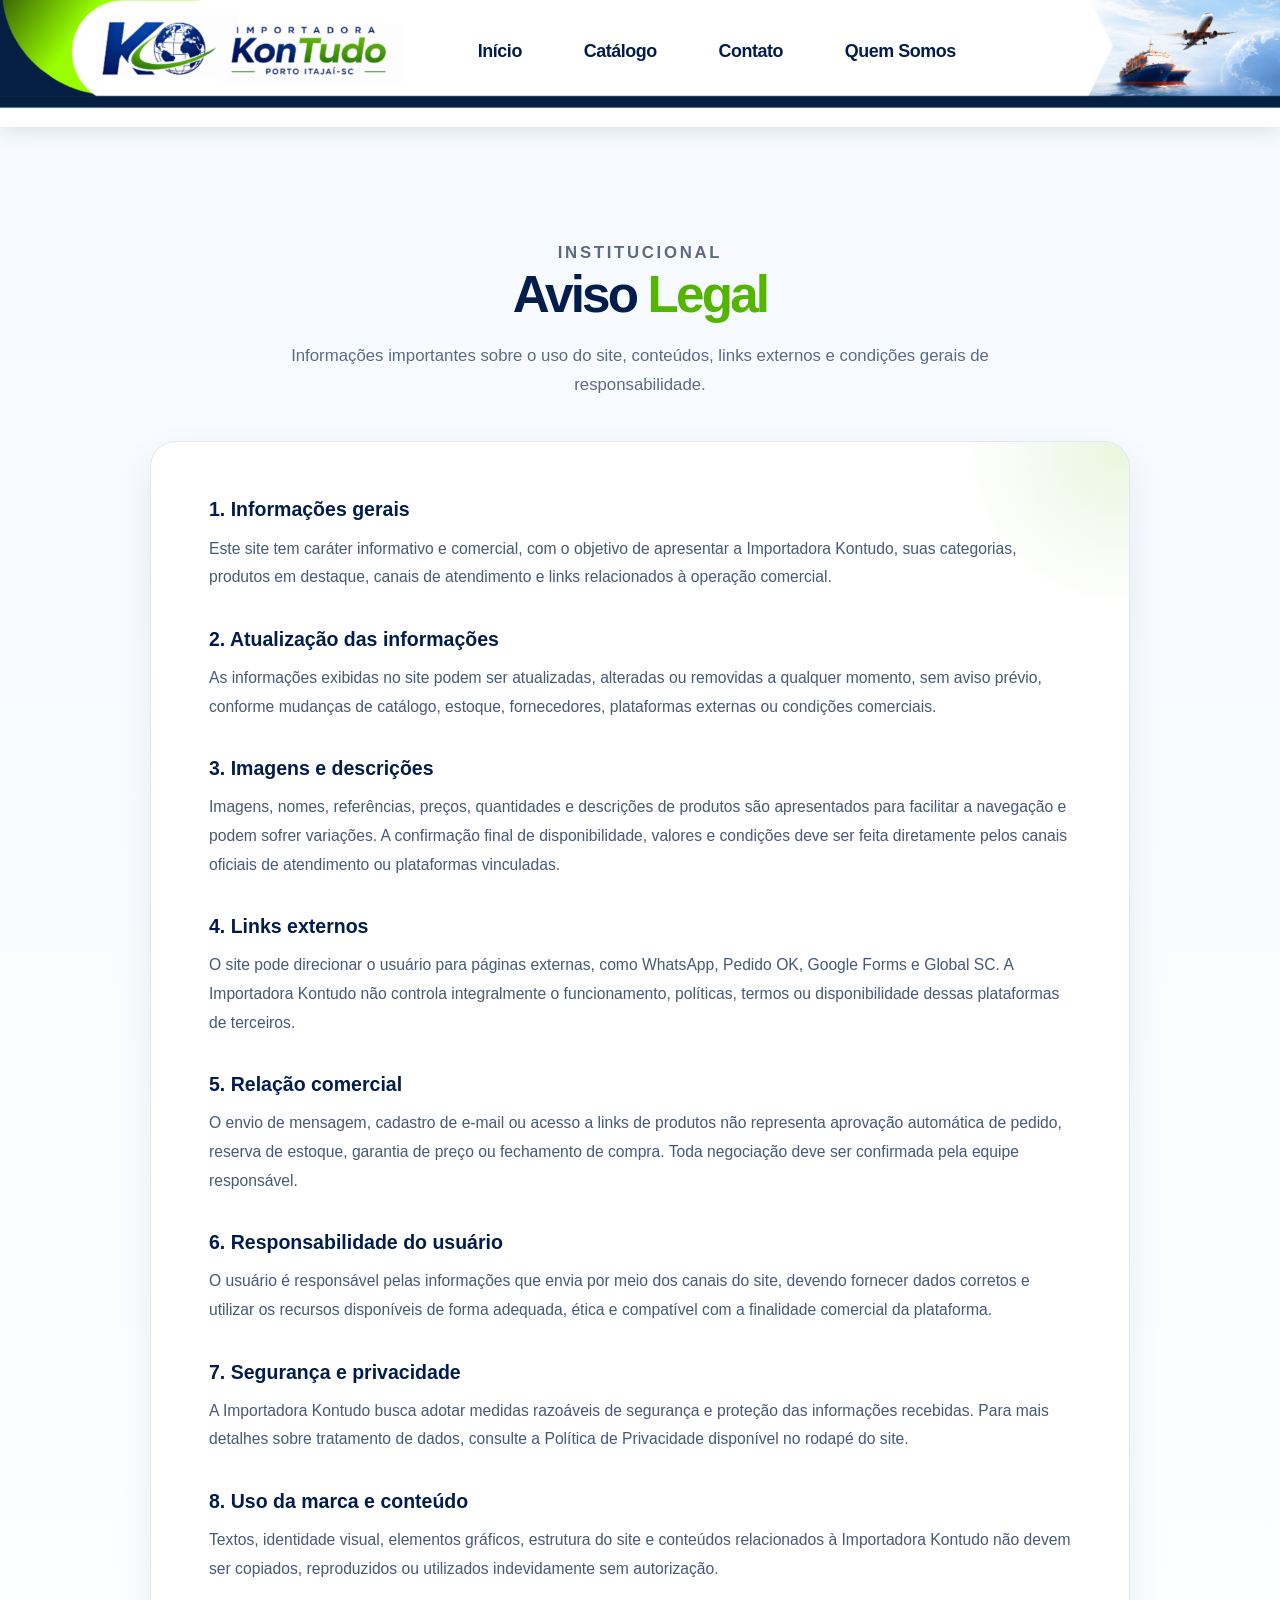
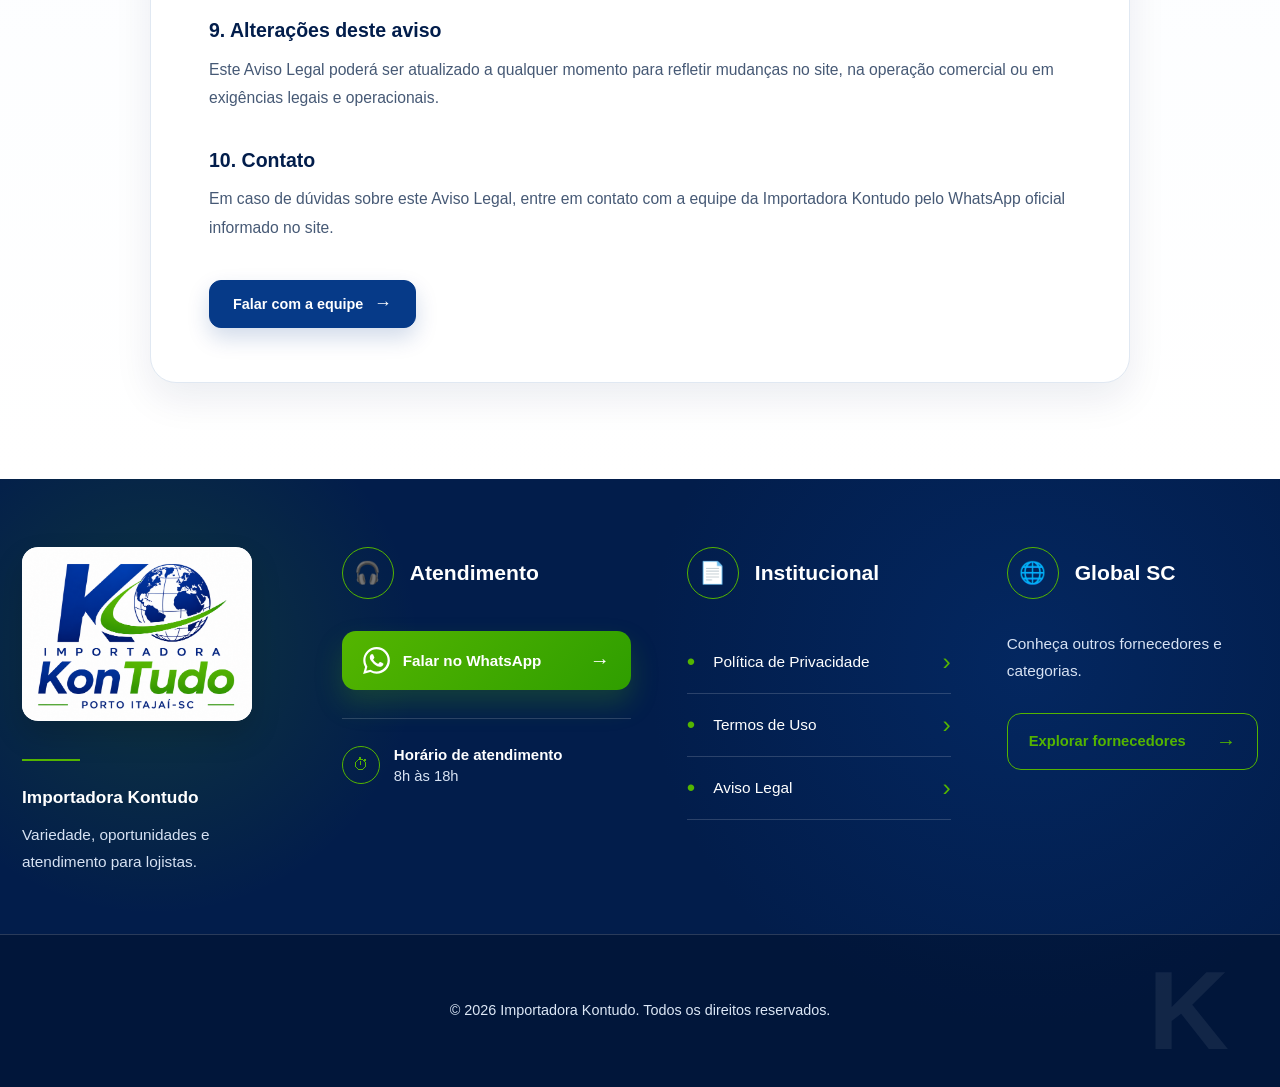
==== commit 180f1c52: "Add files via upload" ====
--- a/aviso-legal.html
+++ b/aviso-legal.html
@@ -171,7 +171,7 @@
       <div class="footer-coluna footer-marca">
         <div class="footer-logo-box">
           <img
-            src="imagens/logos/logo-kontudo-desktop.png"
+            src="logos/logo-kontudo-desktop.png"
             alt="Importadora Kontudo"
           />
         </div>
--- a/css/style.css
+++ b/css/style.css
@@ -43,7 +43,7 @@
 .header-art {
   width: 100%;
   aspect-ratio: 2000 / 199;
-  background-image: url("../imagens/banners/fundo-cabecalho-desktop.png");
+  background-image: url("../banners/fundo-cabecalho-desktop.png");
   background-repeat: no-repeat;
   background-position: center;
   background-size: 100% 100%;
@@ -219,7 +219,7 @@
 
   .header-art {
     aspect-ratio: 1026 / 167;
-    background-image: url("../imagens/banners/fundo-cabecalho-mobile.png");
+    background-image: url("../banners/fundo-cabecalho-mobile.png");
     background-size: 100% 100%;
   }
 
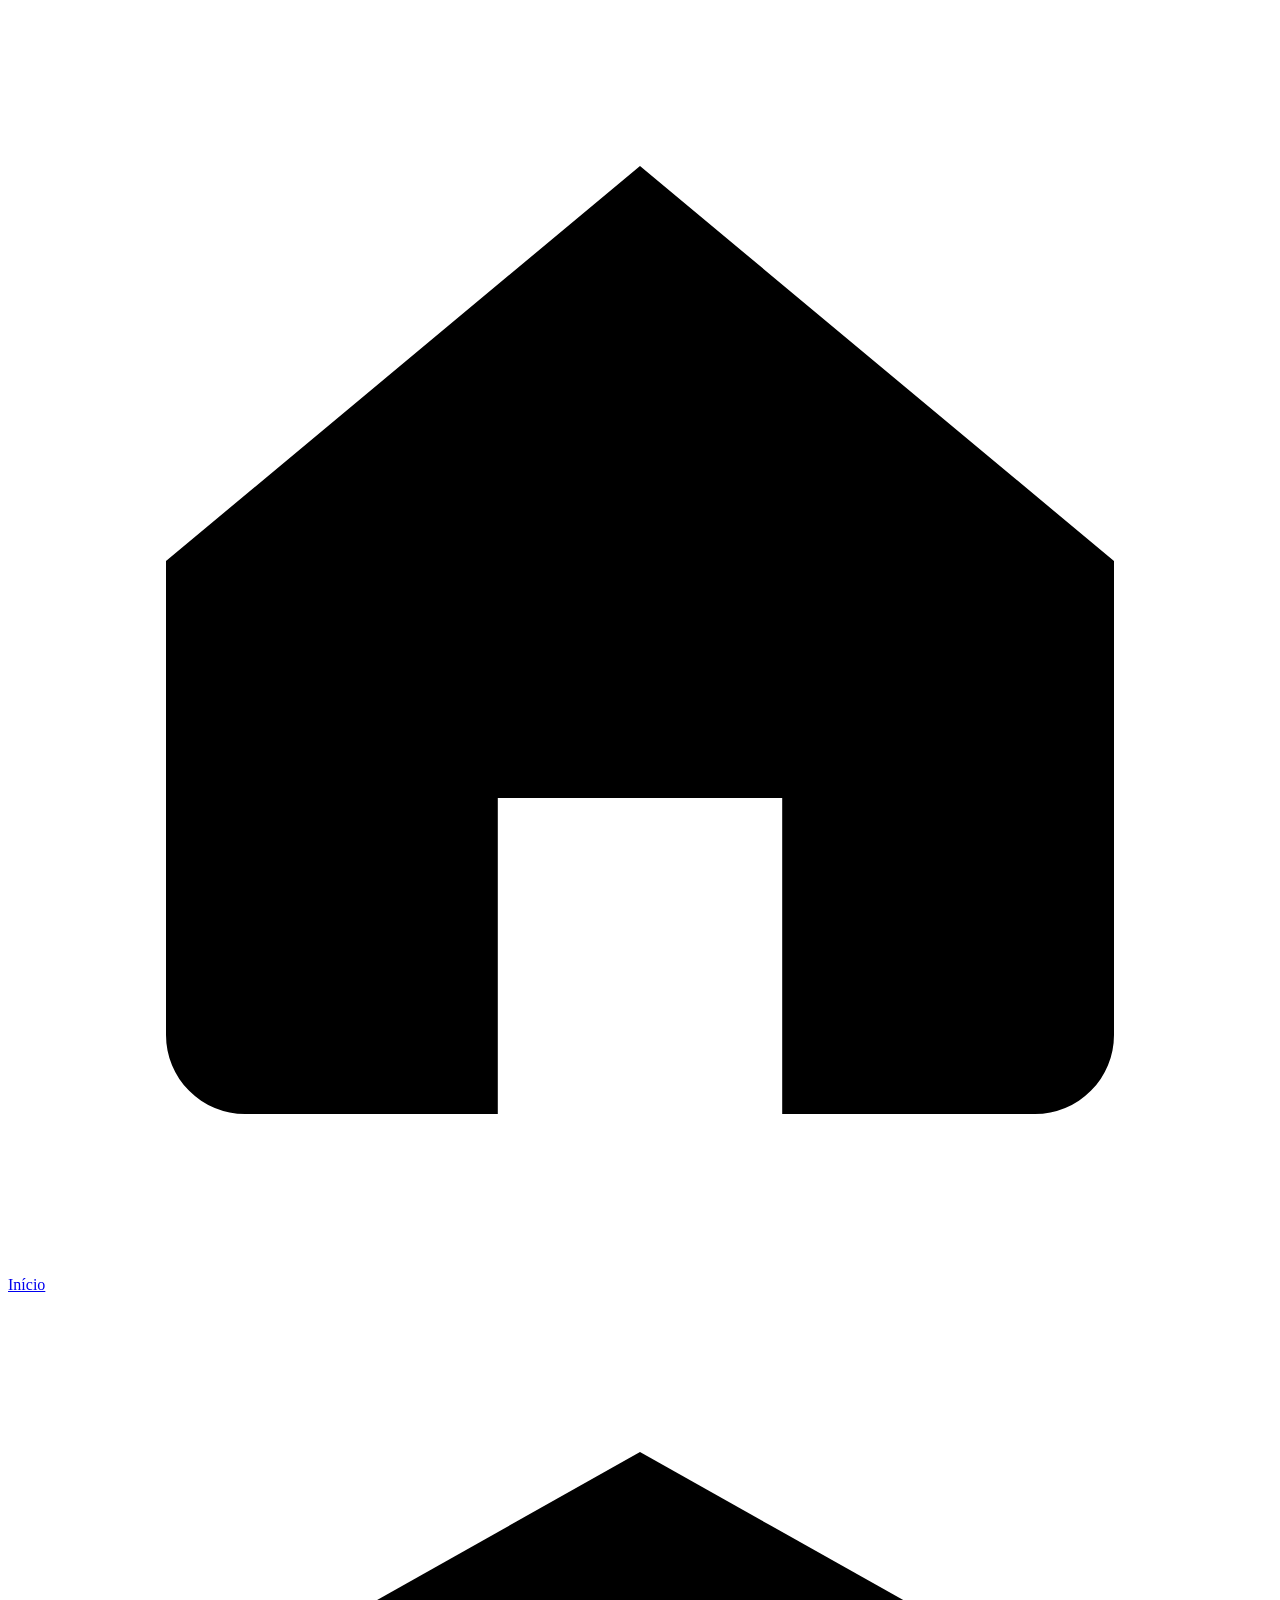
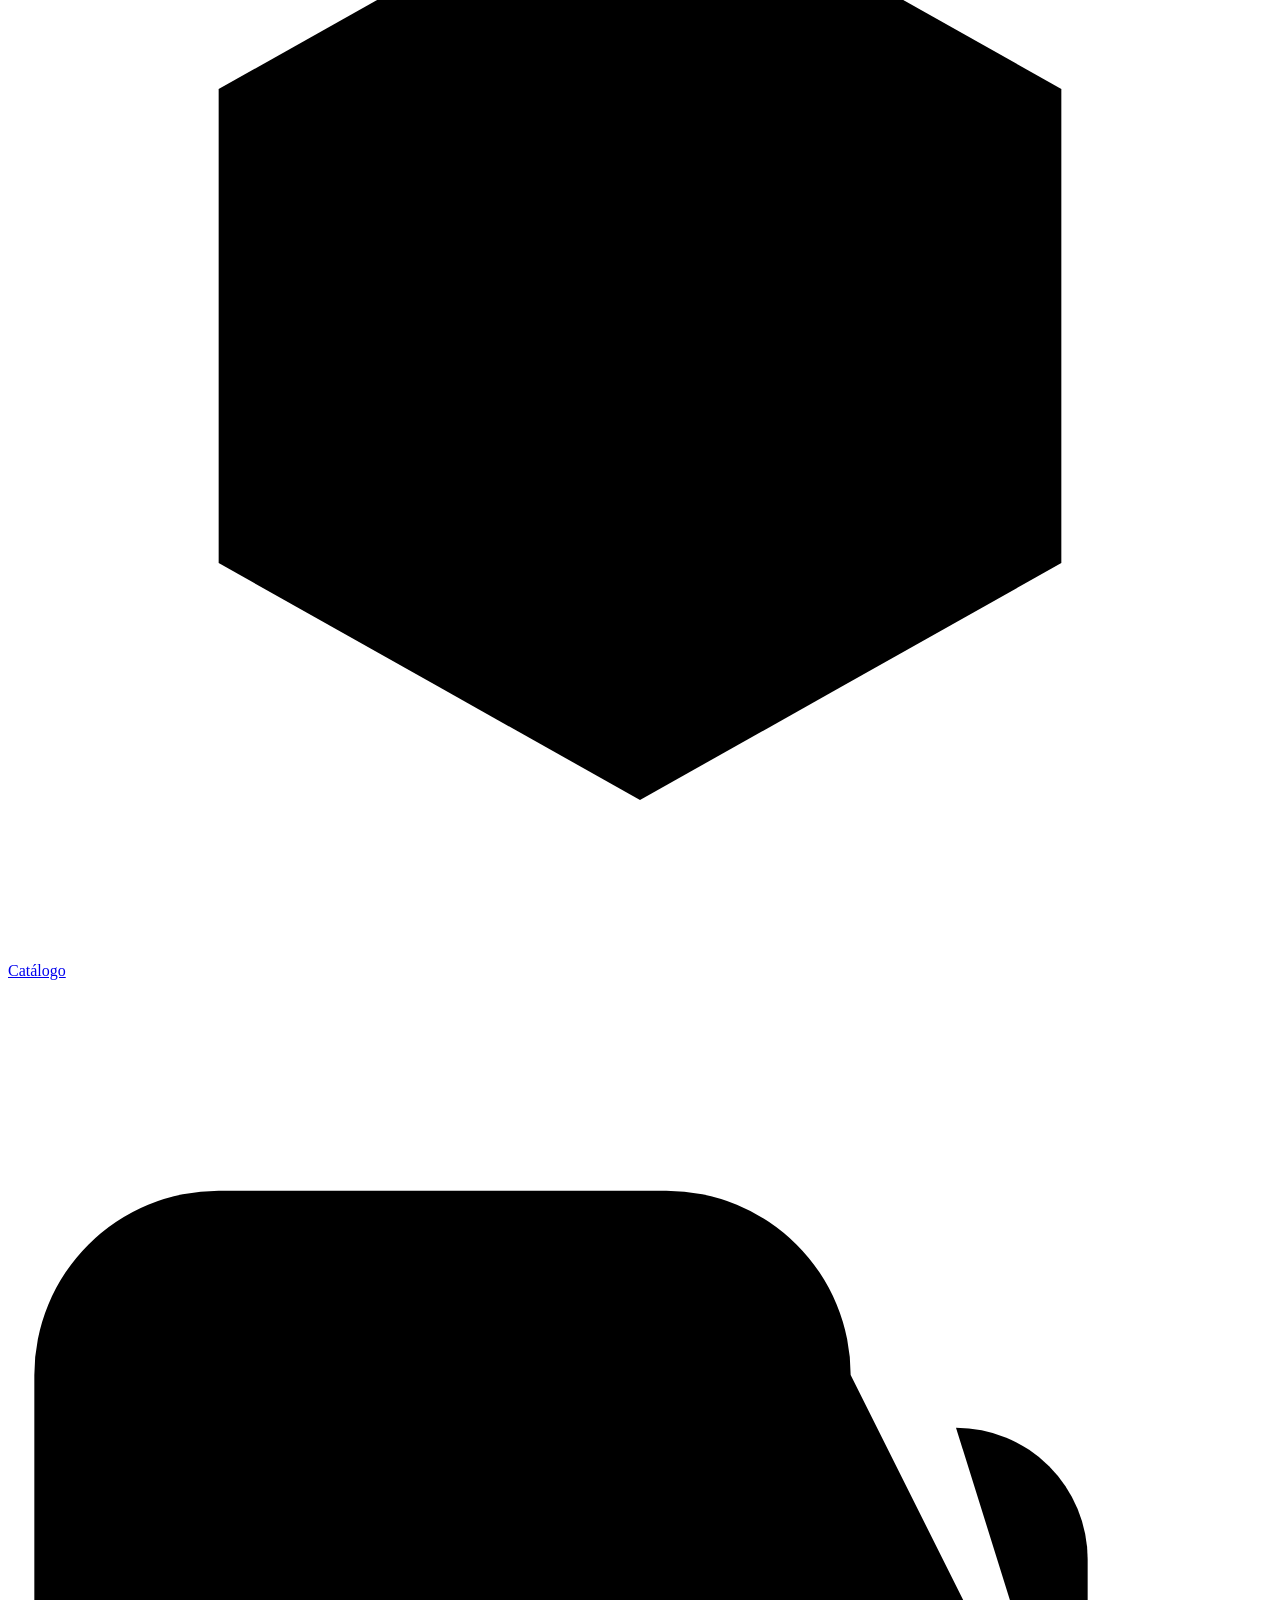
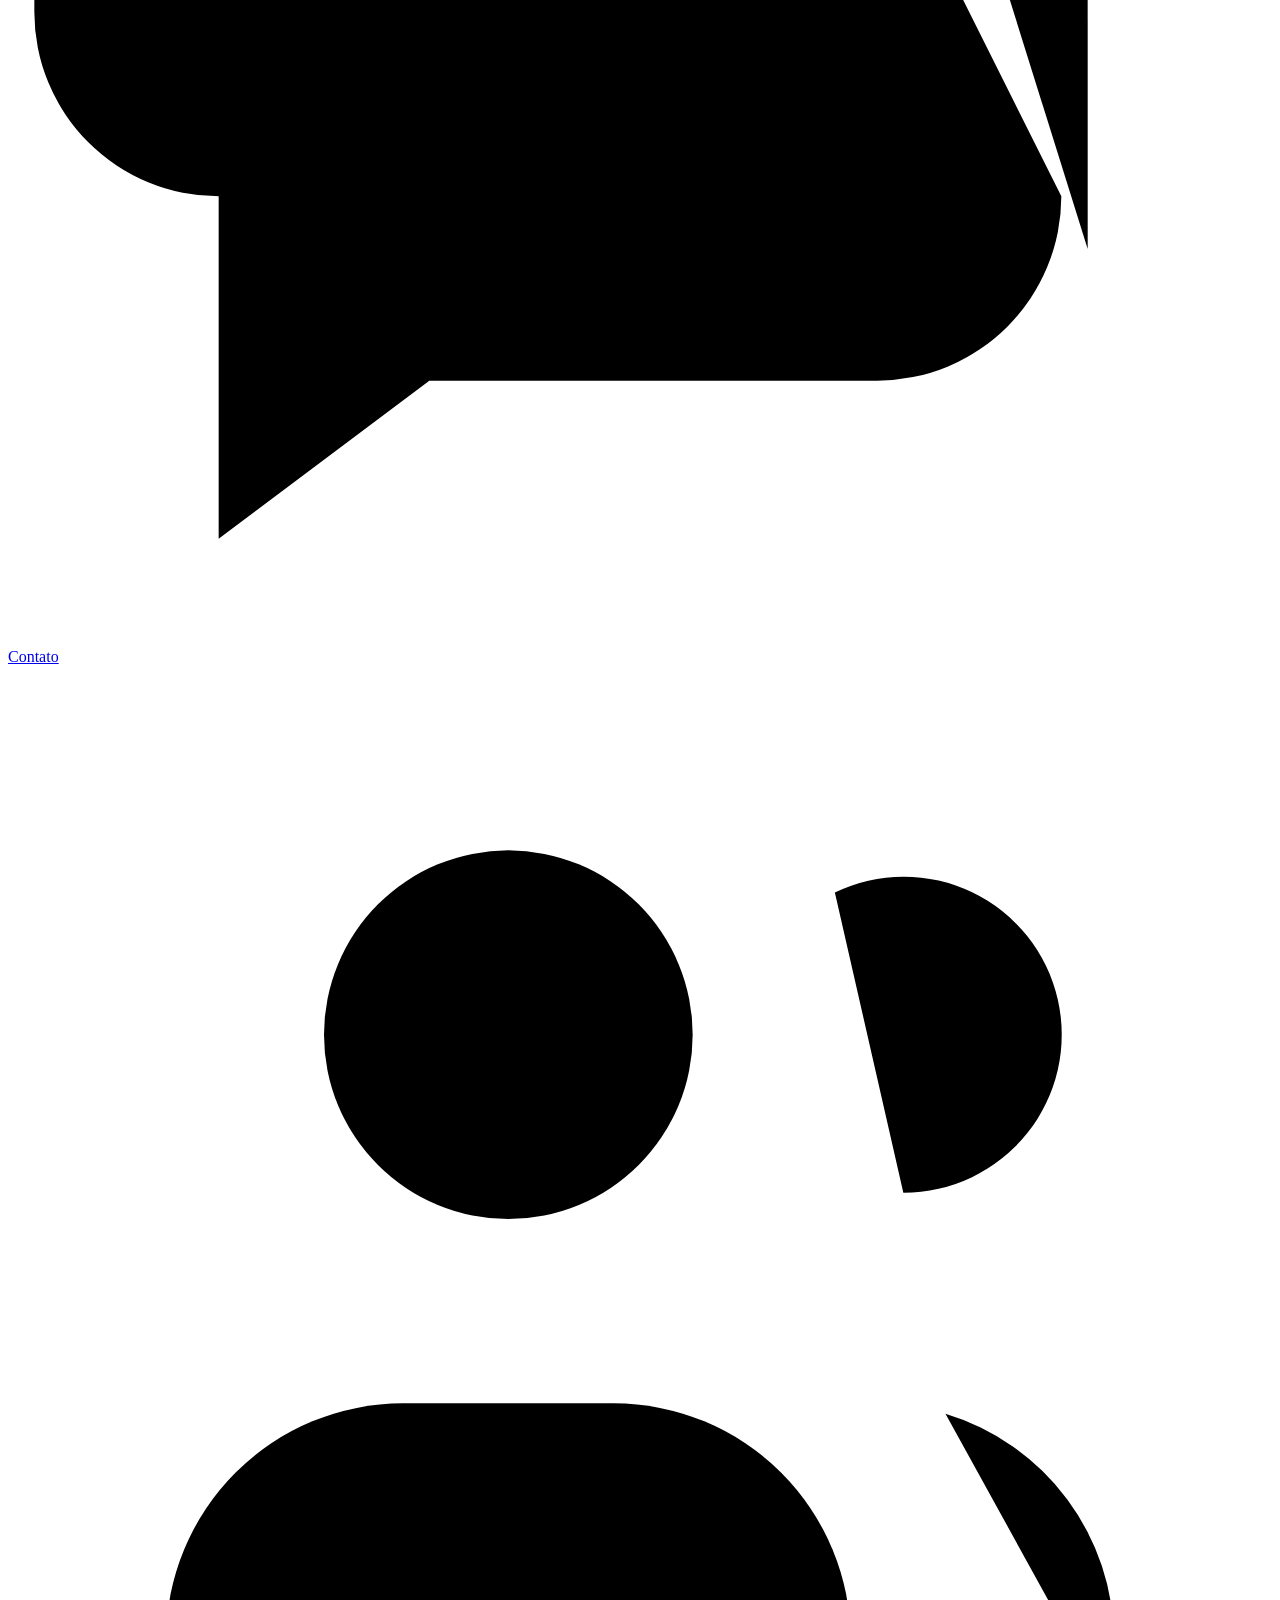
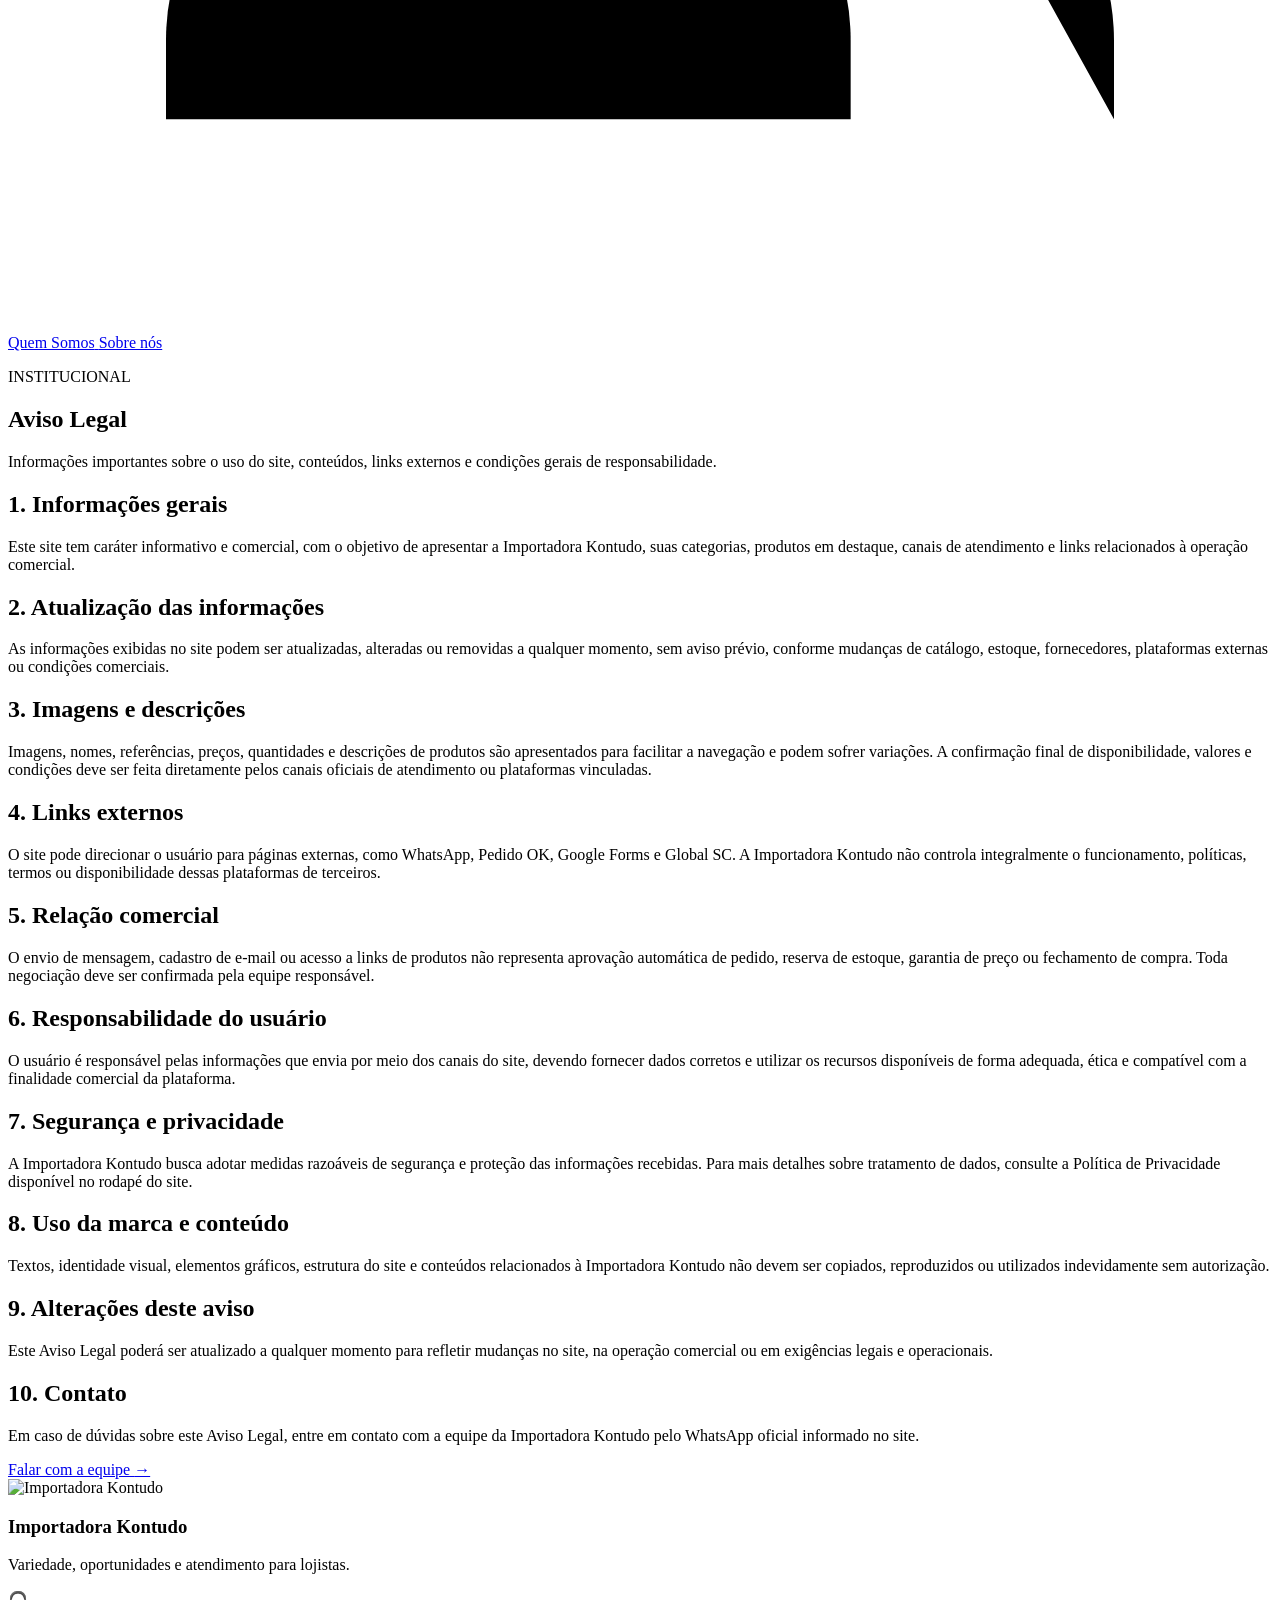
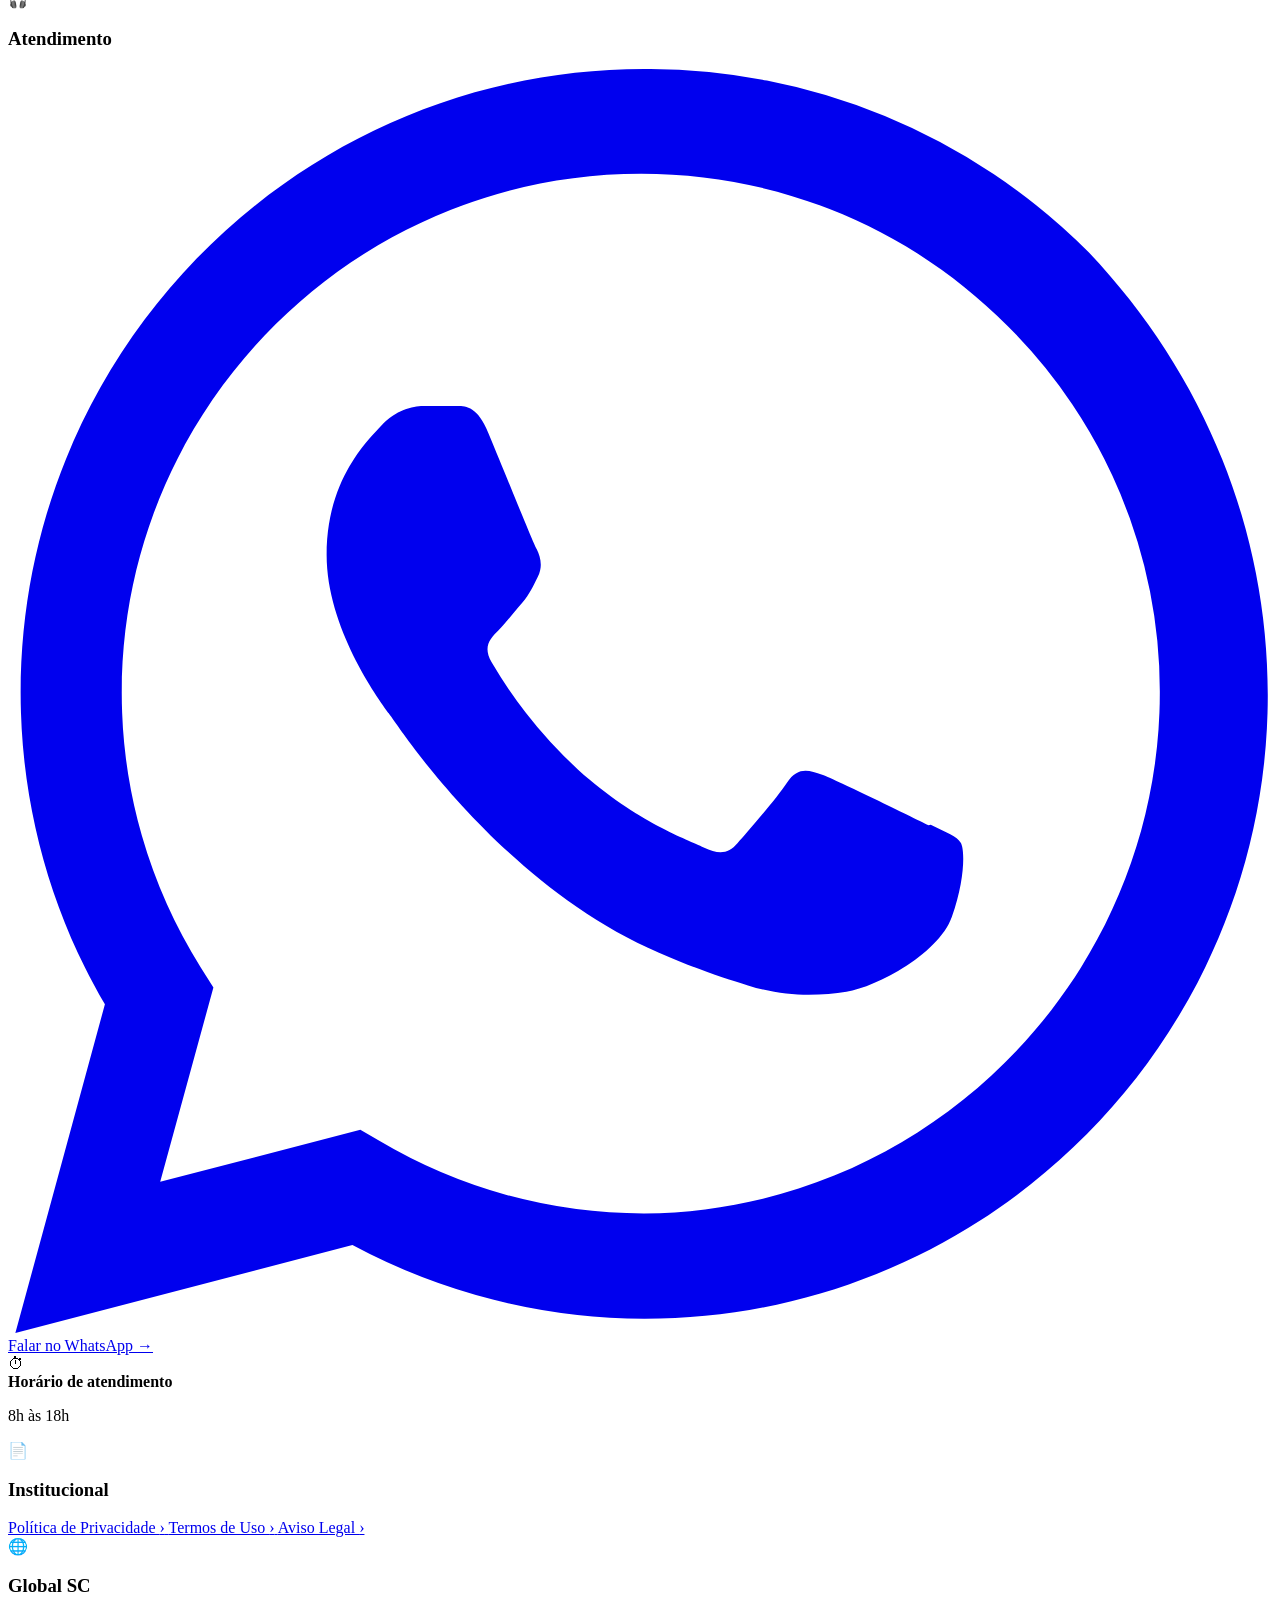
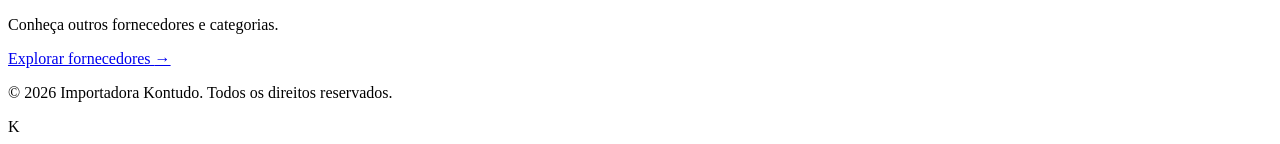
==== commit 3fbab25e: "Add files via upload" ====
--- a/aviso-legal.html
+++ b/aviso-legal.html
@@ -171,7 +171,7 @@
       <div class="footer-coluna footer-marca">
         <div class="footer-logo-box">
           <img
-            src="logos/logo-kontudo-desktop.png"
+            src="logotipos/logo-kontudo-desktop.png"
             alt="Importadora Kontudo"
           />
         </div>
